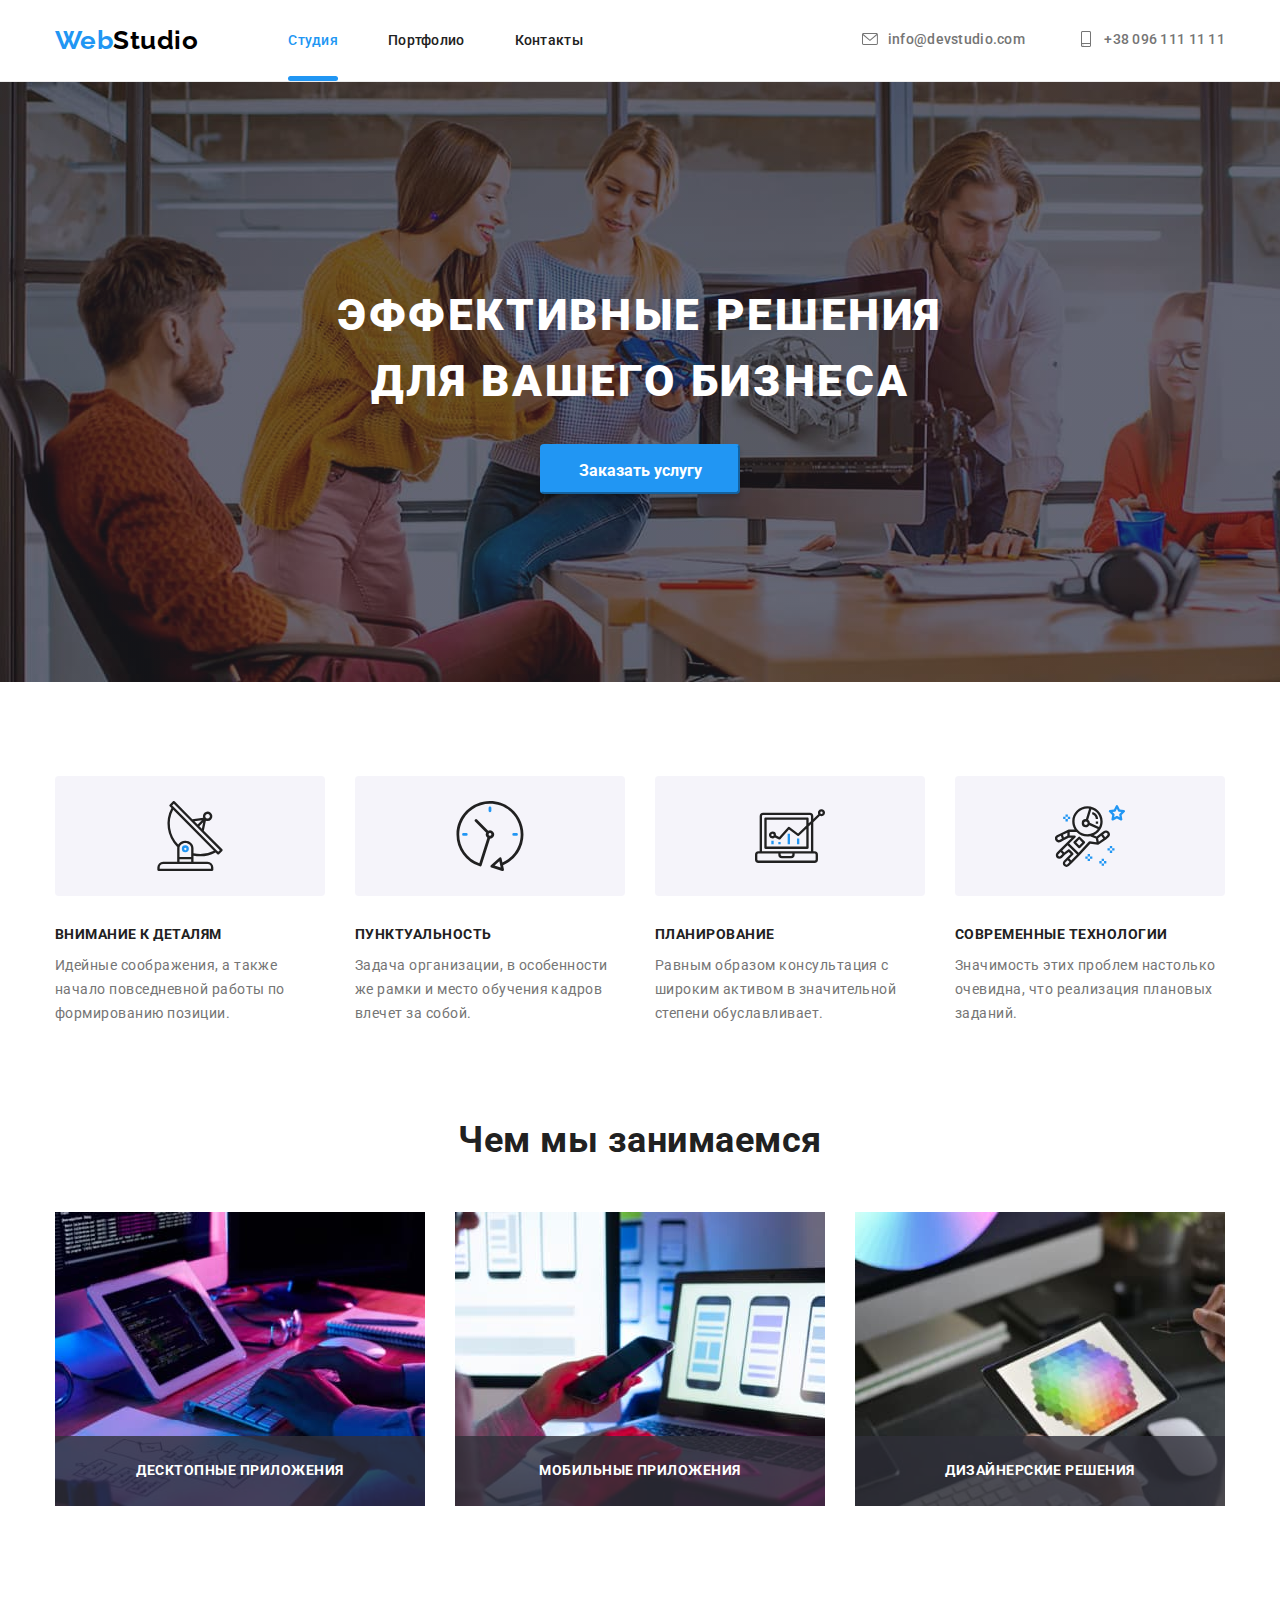
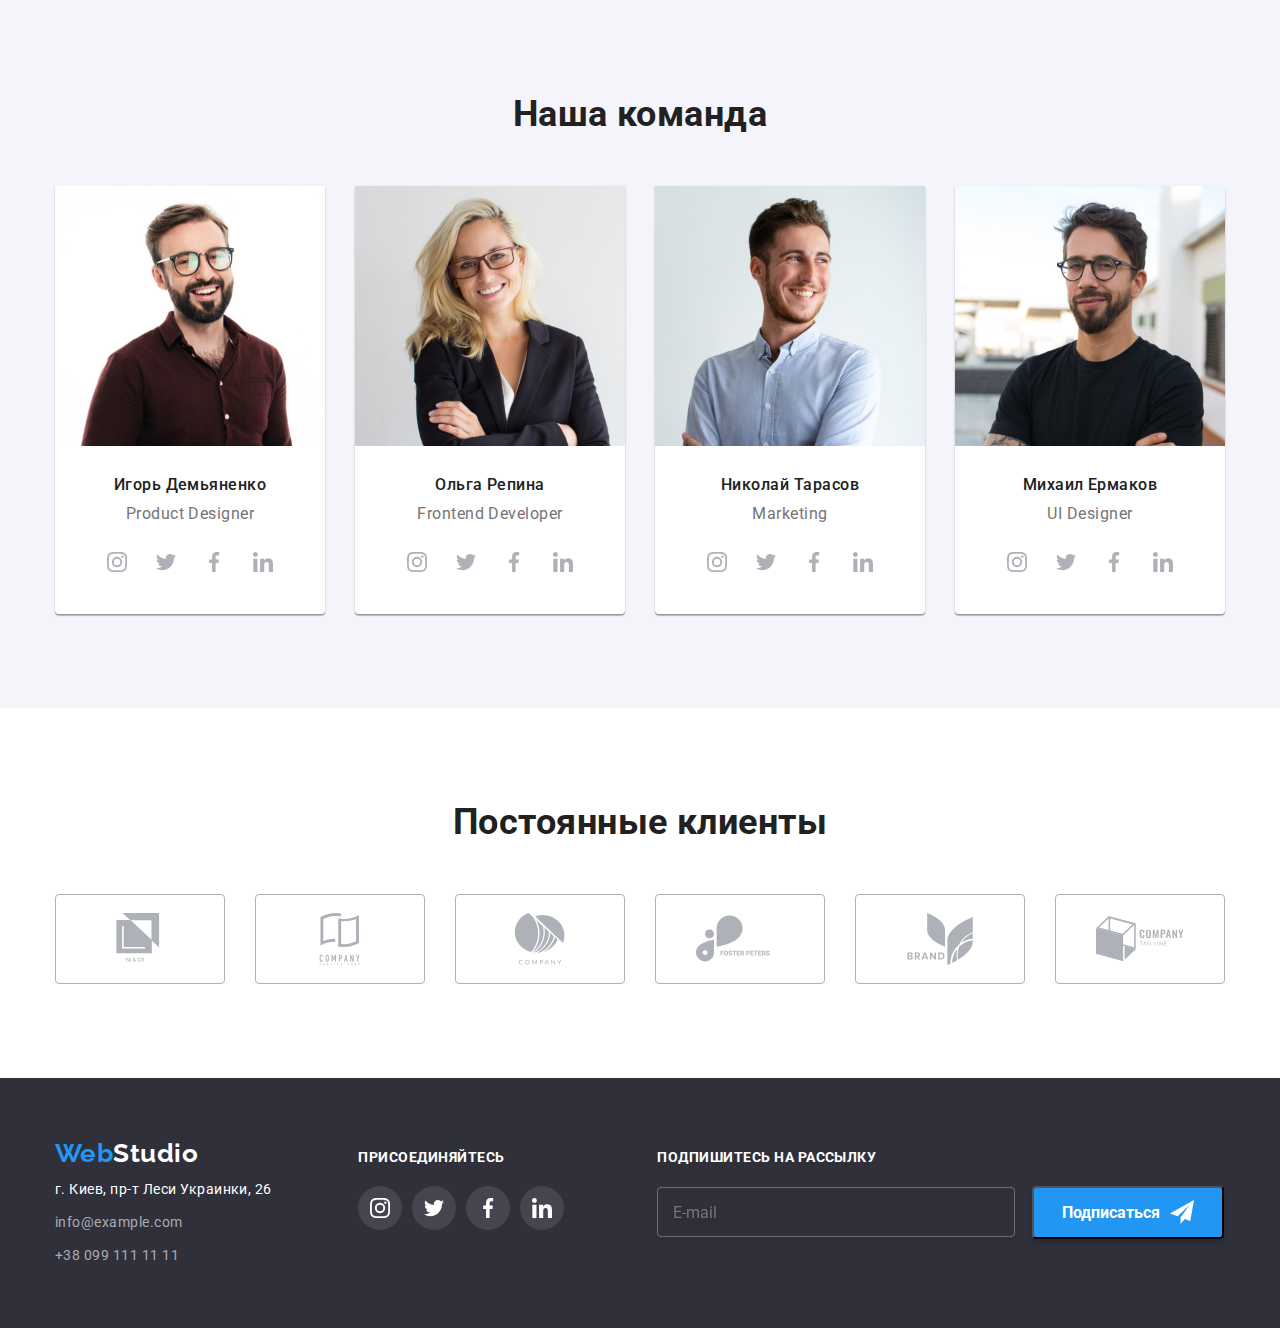
==== index.html @ 3777c178 "1-st commit for git-page" ====
<!DOCTYPE html>
<html lang="ru">
  <head>
    <meta charset="UTF-8" />
    <meta name="viewport" content="width=device-width, initial-scale=1.0" />
    <title>WebStudio</title>
    <link rel="stylesheet" href="https://cdnjs.cloudflare.com/ajax/libs/modern-normalize/1.0.0/modern-normalize.css" />
    <link
      href="https://fonts.googleapis.com/css2?family=Raleway:wght@700&family=Roboto:wght@400;500;700;900&display=swap"
      rel="stylesheet"
    />
    <link rel="stylesheet" href="./css/styles.css" />
  </head>
  <body>
    <!--HEADER-->
    <header class="header">
      <div class="container">
        <nav class="nav">
          <a class="logo link" href="./index.html" aria-label="WebStudio">
            <span class="logo-web" lang="en">Web</span><span class="logo-studio-dark" lang="en">Studio</span></a
          >
          <ul class="nav-list">
            <li class="nav-list-item list"><a class="nav-list-link link streampage" href="./index.html">Студия</a></li>
            <li class="nav-list-item list"><a class="nav-list-link link" href="./portfolio.html">Портфолио</a></li>
            <li class="nav-list-item list"><a class="nav-list-link link" href="">Контакты</a></li>
          </ul>
        </nav>
        <address class="address">
          <a class="header-address-link link" href="mailto:info@devstudio.com"
            ><svg class="address-icon">
              <use href="./images/sprite.svg#envelope"></use>
            </svg>
            info@devstudio.com
          </a>
          <a class="header-address-link link" href="tel:+380961111111">
            <svg class="address-icon">
              <use href="./images/sprite.svg#smartphone"></use>
            </svg>
            +38 096 111 11 11
          </a>
        </address>
      </div>
    </header>
    <!--MAIN-->
    <main>
      <!--HERO-->
      <section class="hero hero-overlay">
        <div class="container">
          <h1 class="hero-title">Эффективные решения для вашего бизнеса</h1>
          <button data-modal-open class="modal-btn" type="button">Заказать услугу</button>
        </div>
      </section>
      <!--ADVANTAGES-->
      <section class="andvantages">
        <div class="container">
          <h2 class="visually-hidden">Наше предложение</h2>
          <ul class="advantages-list">
            <li class="advantages-list-item list icon-aerial">
              <h3 class="advantages-list-title">Внимание к деталям</h3>
              <p class="advantages-list-text">Идейные соображения, а также начало повседневной работы по формированию позиции.</p>
            </li>
            <li class="advantages-list-item list icon-clock">
              <h3 class="advantages-list-title">Пунктуальность</h3>
              <p class="advantages-list-text">Задача организации, в особенности же рамки и место обучения кадров влечет за собой.</p>
            </li>
            <li class="advantages-list-item list icon-laptop">
              <h3 class="advantages-list-title">Планирование</h3>
              <p class="advantages-list-text">Равным образом консультация с широким активом в значительной степени обуславливает.</p>
            </li>
            <li class="advantages-list-item list icon-astronaut">
              <h3 class="advantages-list-title">Современные технологии</h3>
              <p class="advantages-list-text">Значимость этих проблем настолько очевидна, что реализация плановых заданий.</p>
            </li>
          </ul>
        </div>
      </section>
      <!--SERVICES-->
      <section class="services section">
        <div class="container">
          <h2 class="services-title">Чем мы занимаемся</h2>
          <ul class="services-list">
            <li class="services-list-item list">
              <img
                class="services-list-img"
                src="./images/services/layout.jpg"
                alt="фронтэнд разработчик верстает страничку"
                width="370"
                height="294"
                aria-label="фронтэнд разработчик верстает страничку"
              />
              <p class="services-text">Десктопные приложения</p>
            </li>
            <li class="services-list-item list">
              <img
                class="services-list-img"
                src="./images/services/selection-app-style.jpg"
                alt="Дизайнер продукта
              делает дизайн приложения"
                width="370"
                height="294"
                aria-label="Дизайнер продукта делает дизайн приложения"
              />
              <p class="services-text">Мобильные приложения</p>
            </li>
            <li class="services-list-item list">
              <img
                class="services-list-img"
                src="./images/services/color-selection.jpg"
                alt="дизайнер пользовательского интерфейса выбирает цвет"
                width="370"
                height="294"
                aria-label="дизайнер пользовательского интерфейса выбирает цвет"
              />
              <p class="services-text">Дизайнерские решения</p>
            </li>
          </ul>
        </div>
      </section>
      <!--TEAM CARD-->
      <section class="teamcard section">
        <div class="container">
          <h2 class="teamcard-title">Наша команда</h2>
          <ul class="teamcard-list">
            <li class="teamcard-list-item list">
              <img
                class="teamcard-list-img"
                src="./images/squad/Designer_of_product.jpg"
                alt="дизайнер продукта Игорь Демьяненко"
                width="270"
                height="260"
              />
              <div class="teamcard-list-container">
                <h3 class="teamcard-list-name">Игорь Демьяненко</h3>
                <p class="teamcard-list-text" lang="en">Product Designer</p>
                <ul class="social-list list">
                  <li class="social-list-item">
                    <a class="social-list-link link" href=""
                      ><svg class="social-icon">
                        <use href="./images/sprite.svg#instagram"></use>
                      </svg>
                    </a>
                  </li>
                  <li class="social-list-item">
                    <a class="social-list-link link" href=""
                      ><svg class="social-icon">
                        <use href="./images/sprite.svg#twitter"></use>
                      </svg>
                    </a>
                  </li>
                  <li class="social-list-item">
                    <a class="social-list-link link" href=""
                      ><svg class="social-icon">
                        <use href="./images/sprite.svg#facebook"></use>
                      </svg>
                    </a>
                  </li>
                  <li class="social-list-item">
                    <a class="social-list-link link" href=""
                      ><svg class="social-icon">
                        <use href="./images/sprite.svg#linkedin"></use>
                      </svg>
                    </a>
                  </li>
                </ul>
              </div>
            </li>
            <li class="teamcard-list-item list">
              <img
                class="teamcard-list-img"
                src="./images/squad/Frontend_Developer.jpg"
                alt="фронтэнд разработчик Ольга Репина"
                width="270"
                height="260"
              />
              <div class="teamcard-list-container">
                <h3 class="teamcard-list-name">Ольга Репина</h3>
                <p class="teamcard-list-text" lang="en">Frontend Developer</p>
                <ul class="social-list list">
                  <li class="social-list-item">
                    <a class="social-list-link link" href=""
                      ><svg class="social-icon">
                        <use href="./images/sprite.svg#instagram"></use>
                      </svg>
                    </a>
                  </li>
                  <li class="social-list-item">
                    <a class="social-list-link link" href=""
                      ><svg class="social-icon">
                        <use href="./images/sprite.svg#twitter"></use>
                      </svg>
                    </a>
                  </li>
                  <li class="social-list-item">
                    <a class="social-list-link link" href=""
                      ><svg class="social-icon">
                        <use href="./images/sprite.svg#facebook"></use>
                      </svg>
                    </a>
                  </li>
                  <li class="social-list-item">
                    <a class="social-list-link link" href=""
                      ><svg class="social-icon">
                        <use href="./images/sprite.svg#linkedin"></use>
                      </svg>
                    </a>
                  </li>
                </ul>
              </div>
            </li>
            <li class="teamcard-list-item list">
              <img class="teamcard-list-img" src="./images/squad/Marketing.jpg" alt="маркентинг Николай Тарасов" width="270" height="260" />
              <div class="teamcard-list-container">
                <h3 class="teamcard-list-name">Николай Тарасов</h3>
                <p class="teamcard-list-text" lang="en">Marketing</p>
                <ul class="social-list list">
                  <li class="social-list-item">
                    <a class="social-list-link link" href=""
                      ><svg class="social-icon">
                        <use href="./images/sprite.svg#instagram"></use>
                      </svg>
                    </a>
                  </li>
                  <li class="social-list-item">
                    <a class="social-list-link link" href=""
                      ><svg class="social-icon">
                        <use href="./images/sprite.svg#twitter"></use>
                      </svg>
                    </a>
                  </li>
                  <li class="social-list-item">
                    <a class="social-list-link link" href=""
                      ><svg class="social-icon">
                        <use href="./images/sprite.svg#facebook"></use>
                      </svg>
                    </a>
                  </li>
                  <li class="social-list-item">
                    <a class="social-list-link link" href=""
                      ><svg class="social-icon">
                        <use href="./images/sprite.svg#linkedin"></use>
                      </svg>
                    </a>
                  </li>
                </ul>
              </div>
            </li>
            <li class="teamcard-list-item list">
              <img
                class="teamcard-list-img"
                src="./images/squad/UI_Designer.jpg"
                alt="дизайнер пользовательского интерфейса Михаил Ермаков"
                width="270"
                height="260"
              />
              <div class="teamcard-list-container">
                <h3 class="teamcard-list-name">Михаил Ермаков</h3>
                <p class="teamcard-list-text" lang="en">UI Designer</p>
                <ul class="social-list list">
                  <li class="social-list-item">
                    <a class="social-list-link link" href=""
                      ><svg class="social-icon">
                        <use href="./images/sprite.svg#instagram"></use>
                      </svg>
                    </a>
                  </li>
                  <li class="social-list-item">
                    <a class="social-list-link link" href=""
                      ><svg class="social-icon">
                        <use href="./images/sprite.svg#twitter"></use>
                      </svg>
                    </a>
                  </li>
                  <li class="social-list-item">
                    <a class="social-list-link link" href=""
                      ><svg class="social-icon">
                        <use href="./images/sprite.svg#facebook"></use>
                      </svg>
                    </a>
                  </li>
                  <li class="social-list-item">
                    <a class="social-list-link link" href=""
                      ><svg class="social-icon">
                        <use href="./images/sprite.svg#linkedin"></use>
                      </svg>
                    </a>
                  </li>
                </ul>
              </div>
            </li>
          </ul>
        </div>
      </section>
      <!-- CLIENTS LIST -->
      <section class="clients section">
        <div class="container">
          <h2 class="clients-title">Постоянные клиенты</h2>
          <ul class="clients-list list">
            <li class="clients-list-item">
              <a class="clients-link link" href="">
                <svg class="clients-icon">
                  <use href="./images/sprite.svg#client-one"></use>
                </svg>
              </a>
            </li>
            <li class="clients-list-item">
              <a class="clients-link link" href="">
                <svg class="clients-icon">
                  <use href="./images/sprite.svg#client-two"></use>
                </svg>
              </a>
            </li>
            <li class="clients-list-item">
              <a class="clients-link link" href="">
                <svg class="clients-icon">
                  <use href="./images/sprite.svg#client-three"></use>
                </svg>
              </a>
            </li>
            <li class="clients-list-item">
              <a class="clients-link link" href="">
                <svg class="clients-icon">
                  <use href="./images/sprite.svg#client-four"></use>
                </svg>
              </a>
            </li>
            <li class="clients-list-item">
              <a class="clients-link link" href="">
                <svg class="clients-icon">
                  <use href="./images/sprite.svg#client-five"></use>
                </svg>
              </a>
            </li>
            <li class="clients-list-item">
              <a class="clients-link link" href="">
                <svg class="clients-icon">
                  <use href="./images/sprite.svg#client-six"></use>
                </svg>
              </a>
            </li>
          </ul>
        </div>
      </section>
    </main>
    <!--FOOTER-->
    <footer class="footer">
      <div class="container">
        <div class="contacts-container">
          <a class="logo link" href="./index.html" aria-label="WebStudio"
            ><span class="logo-web" lang="en">Web</span><span class="logo-studio-white" lang="en">Studio</span></a
          >
          <address class="footer-address">
            <a class="maps link" href="https://goo.gl/maps/Md6FdoPtB2Z3rGs89" target="_blank">г. Киев, пр-т Леси Украинки, 26</a>
            <a class="footer-mail-link link" href="mailto:info@example.com">info@example.com</a>
            <a class="footer-tel-link link" href="tel:+380991111111">+38 099 111 11 11</a>
          </address>
        </div>
        <div class="footer-social-container">
          <h3 class="social-list-title">присоединяйтесь</h3>
          <ul class="social-list list">
            <li class="social-list-item">
              <a class="social-list-link link" href=""
                ><svg class="social-icon">
                  <use href="./images/sprite.svg#instagram"></use>
                </svg>
              </a>
            </li>
            <li class="social-list-item">
              <a class="social-list-link link" href=""
                ><svg class="social-icon">
                  <use href="./images/sprite.svg#twitter"></use>
                </svg>
              </a>
            </li>
            <li class="social-list-item">
              <a class="social-list-link link" href=""
                ><svg class="social-icon">
                  <use href="./images/sprite.svg#facebook"></use>
                </svg>
              </a>
            </li>
            <li class="social-list-item">
              <a class="social-list-link link" href=""
                ><svg class="social-icon">
                  <use href="./images/sprite.svg#linkedin"></use>
                </svg>
              </a>
            </li>
          </ul>
        </div>
        <div class="sign-to-news">
          <form class="sign-form" action="#" method="get">
            <label class="sign-label" for="sign-input">Подпишитесь на рассылку</label>
            <input type="email" class="sign-input" name="email" placeholder="E-mail" id="sign-input">
            <button class="sign-btn" type="submit">Подписаться</button></form>
        </div>
      </div>
    </footer>
    <!-- MODAL -->
    <div data-modal class="backdrop is-hidden">
      <div class="modal">
        <button data-modal-close class="modal-btn-close">
          <svg class="closex">
            <use href="./images/sprite.svg#icon-closex"></use>
          </svg>
        </button>
        <h2 class="modal-title">Оставьте свои данные, мы вам перезвоним</h2>
        <form action="#" method="get" class="modal-form">
          <label class="modal-field">Имя
            <span class="modal-field-wrapper">
              <input type="text" class="modal-input" name="name"/>
            <svg width ="12" height ="12" class="modal-form-svg">
              <use href="./images/sprite.svg#modal-name"></use>
            </svg>
            </span>
          </label>
          <label class="modal-field">Телефон
            <span class="modal-field-wrapper">
              <input type="tel" class="modal-input" name="phone"/>
            <svg width ="13" height ="13" class="modal-form-svg">
              <use href="./images/sprite.svg#modal-phone"></use>
            </svg>
            </span>
          </label>
          <label class="modal-field">Почта
           <span class="modal-field-wrapper">
            <input type="email" class="modal-input" name="e-mail"/>
            <svg width ="15" height ="12" class="modal-form-svg">
              <use href="./images/sprite.svg#modal-envelope"></use>
            </svg>
           </span>
          </label>
          <label class="modal-comment-field" for="modal-comment">Комментарий</label>
          <textarea class="modal-comment" id="modal-comment" placeholder="Введите текст" name="modal-comment"></textarea>
          <input class="modal-policy-input visually-hidden" type="checkbox" value="accepted-policy" id="modal-policy" name="accepted-policy">
          <label class="modal-policy-field" for="modal-policy">Соглашаюсь с рассылкой и принимаю &#160<a href="" class="modal-policy">Условия договора</a></label>
          <button type="submit" class="modal-btn-submit">Отправить</button>
        </form>
      </div>
    </div>
    <script src="./js/modal.js"></script>
  </body>
  </html>
---- css/styles.css ----
:root {
  --main-font: "roboto", serif;
  --secondary-font: "raleway", sans-serif;
  --accent-color: #2196f3;
  --main-text-color: #757575;
  --title-text-color: #212121;
  --secondary-background: #f5f4fa;
  --classic-white: #ffffff;
}
*,
*::before,
*::after {
  margin: 0;
  padding: 0;
}
body {
  font-family: var(--main-font);
  font-style: normal;
  letter-spacing: 0.03em;
}
.container {
  width: 1200px;
  padding: 0 15px;
  margin: 0 auto;
}

.section {
  padding: 94px 0;
}
img {
  display: block;
}
/* ==========  LOGO  ========== */
.logo {
  font-family: var(--secondary-font);
  font-weight: 700;
  font-size: 26px;
  line-height: 1.192;
  margin-right: 90px;
}
.logo-web {
  color: var(--accent-color);
}
.logo-studio-dark {
  color: #000000;
}
/* ========== END LOGO  ========== */

/* ============ NAV ============ */
.header {
  padding: 25px 00;
  border-bottom: 1px solid #ececec;
}
.header .container {
  display: flex;
  align-items: center;
}
.header .address {
  margin-left: auto;
}
.nav {
  display: flex;
  align-items: center;
}
.nav-list {
  display: flex;
}
.nav-list-item:not(:last-child) {
  margin-right: 50px;
}
.nav-list-link {
  position: relative;
  font-weight: 500;
  font-size: 14px;
  line-height: 1.142;
  letter-spacing: 0.02em;
  color: var(--title-text-color);

  transition: color 250ms cubic-bezier(0.4, 0, 0.2, 1);
}
.streampage {
  color: var(--accent-color);
}
.streampage::after {
  position: absolute;
  bottom: -33px;
  content: "";
  display: block;
  height: 5px;
  width: 100%;
  background-color: var(--accent-color);
  border-radius: 4px;
}
.address {
  font-style: normal;
  font-weight: 500;
  font-size: 14px;
  line-height: 1.142;
  letter-spacing: 0.02em;
}
.header-address-link {
  display: inline-flex;
  align-items: center;
  color: var(--main-text-color);
  transition: color 250ms cubic-bezier(0.4, 0, 0.2, 1);
}
.header-address-link:first-child {
  margin-right: 50px;
}
.nav-list-link:hover,
.nav-list-link:focus,
.header-address-link:hover,
.header-address-link:focus {
  color: var(--accent-color);
}
.header-address-link:hover .address-icon,
.header-address-link:focus .address-icon {
  fill: var(--accent-color);
}
.address-icon {
  fill: var(--main-text-color);
  width: 16px;
  height: 16px;
  margin-right: 10px;
  transition: fill 250ms cubic-bezier(0.4, 0, 0.2, 1);
}
/* ============ END NAV ============ */

/* ============ HERO ============ */
.hero {
  text-align: center;
  padding: 200px 0;
}
.hero-overlay {
  max-width: 1600px;
  height: 600px;
  margin-left: auto;
  margin-right: auto;
  background-color: #c4c4c4;
  background-image: linear-gradient(rgba(47, 48, 58, 0.4), rgba(47, 48, 58, 0.4)), url(../images/hero/hero-bg.jpg);
  /* background-repeat: no-repeat;
  background-size: cover;
  background-position: center; */
}
.hero-title {
  font-weight: 900;
  font-size: 44px;
  line-height: 1.5;
  text-align: center;
  letter-spacing: 0.06em;
  text-transform: uppercase;
  max-width: 696px;
  margin: 0 auto;
  margin-bottom: 30px;
  color: #ffffff;
}
.modal-btn {
  min-width: 200px;
  height: 50px;
  background: var(--accent-color);
  box-shadow: 0px 4px 4px rgba(0, 0, 0, 0.15);
  border-radius: 4px;
  border-color: var(--accent-color);
  padding: 10px 32px;

  font-family: Roboto, serif;
  font-style: normal;
  font-weight: 700;
  font-size: 16px;
  line-height: 1.86;
  text-align: center;
  color: var(--classic-white);
  cursor: pointer;

  /* transition-property: ;
  transition-duration: 250ms;
  transition-timing-function: cubic-bezier(0.4, 0, 0.2, 1); */
}
/* ============ END HERO ============ */

/* ============ ADVANTAGES ============ */
.andvantages {
  padding-top: 94px;
}
.advantages-list {
  display: flex;
}

.advantages-list-item:not(:last-child) {
  margin-right: 30px;
}
.advantages-list-item::before {
  content: "";
  display: block;
  height: 120px;
  background-color: #f5f4fa;
  background-repeat: no-repeat;
  background-position: center;
  border-radius: 4px;
  margin-bottom: 30px;
}
.icon-aerial::before {
  background-image: url("../images/advantages/icon-aerial.svg");
}
.icon-clock::before {
  background-image: url("../images/advantages/icon-clock.svg");
}
.icon-laptop::before {
  background-image: url("../images/advantages/icon-laptop.svg");
}
.icon-astronaut::before {
  background-image: url("../images/advantages/icon-astronaut.svg");
}
.advantages-list-title {
  font-weight: 700;
  font-size: 14px;
  line-height: 1.142;
  text-transform: uppercase;
  color: var(--title-text-color);
  margin-bottom: 12px;
}
.advantages-list-text {
  max-width: 270px;
  font-weight: 400;
  font-size: 14px;
  line-height: 1.714;
  color: var(--main-text-color);
}
/* ============ END ADVANTAGES ============ */

/* ======== TITLES IN MAIN ======== */
.services-title,
.teamcard-title,
.clients-title {
  font-weight: 700;
  font-size: 36px;
  line-height: 1.166;
  text-align: center;
  color: var(--title-text-color);
  margin-bottom: 50px;
}
/* ====== END TITLES IN MAIN ====== */

/* ============ SERVICES ============ */
.services-list {
  display: flex;
  justify-content: space-between;
}
/* .services-list-item:not(:last-child) {
  margin-right: 30px;} */
.services-list-item {
  position: relative;
}
.services-text {
  position: absolute;
  width: 100%;
  left: 0;
  bottom: 0;
  background: rgba(47, 48, 58, 0.8);

  text-align: center;
  padding: 27px 0;
  font-weight: 700;
  font-size: 14px;
  line-height: 1.14;
  text-transform: uppercase;
  color: #ffffff;
}
/* ============ END SERVICES ============ */

/* ============ TEAM CARD ============ */
.teamcard {
  background-color: var(--secondary-background);
}
.teamcard-list {
  display: flex;
}
.teamcard-list-item {
  box-shadow: 0px 1px 3px rgba(0, 0, 0, 0.12), 0px 1px 1px rgba(0, 0, 0, 0.14), 0px 2px 1px rgba(0, 0, 0, 0.2);
  border-radius: 0px 0px 4px 4px;
  background-color: var(--classic-white);
}
.teamcard-list-item:not(:last-child) {
  margin-right: 30px;
}
.teamcard-list-container {
  padding: 30px 40px;
}
.teamcard-list-name {
  margin-bottom: 10px;
  font-weight: 500;
  font-size: 16px;
  line-height: 1.18;
  text-align: center;
  color: var(--title-text-color);
}
.teamcard-list-text {
  margin-bottom: 16px;
  font-weight: 400;
  font-size: 16px;
  line-height: 1.18;
  text-align: center;
  color: var(--main-text-color);
}
.social-list {
  display: flex;
  justify-content: space-between;
}
.social-list-link {
  display: flex;
  align-items: center;
  justify-content: center;
  width: 44px;
  height: 44px;
  border-radius: 50%;
  transition: background-color 250ms cubic-bezier(0.4, 0, 0.2, 1);
}
.social-icon {
  fill: #afb1b8;
  width: 20px;
  height: 20px;
  transition: fill 250ms cubic-bezier(0.4, 0, 0.2, 1);
}
.social-list-link:hover,
.social-list-link:focus {
  background-color: var(--accent-color);
}
.social-list-link:hover .social-icon,
.social-list-link:focus .social-icon {
  fill: #ffffff;
}

/* ============ END TEAM CARD ============ */

/* ============ CLIENTS ============ */
.clients-list {
  display: flex;
  justify-content: space-between;
  align-items: center;
}
.clients-icon {
  fill: #afb1b8;
  width: 88px;
  height: 52px;
  transition: fill 250ms cubic-bezier(0.4, 0, 0.2, 1);
}
.clients-link {
  display: flex;
  justify-content: center;
  align-items: center;
  width: 170px;
  height: 90px;
  border: 1px solid #afb1b8;
  box-sizing: border-box;
  border-radius: 4px;
  transition: border-color 250ms cubic-bezier(0.4, 0, 0.2, 1);
}
.clients-link:hover,
.clients-link:focus {
  border-color: var(--accent-color);
}
.clients-link:hover .clients-icon,
.clients-link:focus .clients-icon {
  fill: var(--accent-color);
}
/* ============ END CLIENTS ============ */

/* ============ FOOTER ============ */
.footer {
  padding: 60px 0;
  background-color: #2f303a;
}
.footer .container {
  display: flex;
  align-items: baseline;
}
.footer .contacts-container {
  display: flex;
  flex-direction: column;
  margin-right: 70px;
}
.footer .logo {
  margin-bottom: 20px;
}
.footer-address {
  display: flex;
  flex-direction: column;
}
.footer .link:not(:last-child) {
  margin-bottom: 9px;
}
.maps {
  font-style: normal;
  font-weight: 400;
  font-size: 14px;
  line-height: 1.714;
  color: var(--classic-white);
}
.logo-studio-white {
  color: var(--classic-white);
}
.footer-mail-link,
.footer-tel-link {
  font-style: normal;
  font-weight: 400;
  font-size: 14px;
  line-height: 1.714;
  color: rgba(255, 255, 255, 0.6);
}
.social-list-title {
  font-weight: 700;
  font-size: 14px;
  line-height: 1.14;
  text-transform: uppercase;
  color: var(--classic-white);
  margin-bottom: 20px;
}
.footer-social-container .social-list-item:not(:last-child) {
  margin-right: 10px;
}
.footer-social-container .social-icon {
  fill: var(--classic-white);
}
.footer-social-container .social-list-link {
  background-color: rgba(255, 255, 255, 0.1);
}
.footer-social-container .social-list-link:hover,
.footer-social-container .social-list-link:focus {
  background-color: var(--accent-color);
}
.sign-to-news {
  margin-left: 93px;
}
.sign-label {
  margin-bottom: 20px;
  display: block;
  font-weight: 700;
  font-size: 14px;
  line-height: 1.14;
  text-transform: uppercase;
  color: #ffffff;
}
.sign-input {
  margin-right: 12px;
  padding: 15px;
  width: 358px;
  height: 50px;
  color: #fff;
  background-color: transparent;
  border: 1px solid rgba(255, 255, 255, 0.3);
  box-sizing: border-box;
  filter: drop-shadow(0px 4px 4px rgba(0, 0, 0, 0.15));
  border-radius: 4px;
}
.sign-btn {
  display: inline-flex;
  align-items: center;
  padding: 10px 28px;
  font-weight: 700;
  font-size: 16px;
  line-height: 1.87;
  color: #ffffff;
  background: #2196f3;
  box-shadow: 0px 4px 4px rgba(0, 0, 0, 0.15);
  border-radius: 4px;
}
.sign-btn::after {
  margin-left: 10px;
  content: "";
  display: inline-block;
  width: 24px;
  height: 24px;
  background-image: url(../images/svg/icon-send.svg);
  background-repeat: no-repeat;
  background-position: center;
  background-size: cover;
}
/* ============ END FOOTER ============ */

/* ============ PORTFOLIO ============ */
.projects-btn-list {
  display: flex;
  justify-content: center;
  margin-bottom: 50px;
}
.projects-btn-list-item:not(:last-child) {
  margin-right: 8px;
}
.projects-btn {
  font-family: Roboto;
  font-style: normal;
  font-weight: 500;
  font-size: 16px;
  line-height: 1.625;
  text-align: center;
  letter-spacing: 0.03em;
  color: #212121;
  background-color: var(--secondary-background);
  border-radius: 4px;
  border-color: transparent;
  padding: 6px 20px;

  transition: background-color 250ms cubic-bezier(0.4, 0, 0.2, 1), color 250ms cubic-bezier(0.4, 0, 0.2, 1);
  cursor: pointer;
}
.projects-btn:hover,
.projects-btn:focus {
  color: var(--classic-white);
  background-color: var(--accent-color);
  box-shadow: 0px 3px 1px rgba(0, 0, 0, 0.1), 0px 1px 2px rgba(0, 0, 0, 0.08), 0px 2px 2px rgba(0, 0, 0, 0.12);
  border-color: transparent;
}
.projects-list {
  display: flex;
  flex-wrap: wrap;
}
.projects-list-item:not(:nth-child(3n + 3)) {
  margin-right: 30px;
}
.projects-list-item:not(:nth-last-child(-n + 3)) {
  margin-bottom: 30px;
}
.projects-list-item:hover,
.projects-list-item:focus {
  box-shadow: 0px 1px 1px rgba(0, 0, 0, 0.12), 0px 4px 4px rgba(0, 0, 0, 0.06), 1px 4px 6px rgba(0, 0, 0, 0.16);
}
.projects-list-description {
  border: 1px solid #eeeeee;
  box-sizing: border-box;
  padding: 20px 24px;
  background-color: var(--classic-white);
}
.projects-wrapper {
  position: relative;
  overflow: hidden;
}
.projects-overlay {
  position: absolute;
  left: 0;
  top: 0;
  transform: translatey(100%);
  width: 100%;
  height: 100%;
  padding: 63px 24px;
  background: rgba(33, 150, 243, 0.9);
  transition: transform 250ms cubic-bezier(0.4, 0, 0.2, 1);

  font-weight: 400;
  font-size: 18px;
  line-height: 1.55;
  color: #ffffff;
}
.projects-list-item:hover .projects-overlay {
  transform: translatey(0);
}
.projects-title {
  font-weight: 700;
  font-size: 18px;
  line-height: 2;
  letter-spacing: 0.06em;
  color: var(--title-text-color);
}
.projects-text {
  font-weight: 400;
  font-size: 16px;
  line-height: 1.667;
  color: var(--main-text-color);
}
/* ============ END PORTFOLIO ============ */

/* ================ MODAL ================ */
.backdrop {
  position: fixed;
  top: 0;
  left: 0;
  width: 100%;
  height: 100%;
  background: rgba(0, 0, 0, 0.2);
  z-index: 1;
  transition: all 250ms cubic-bezier(0.4, 0, 0.2, 1);
}
.backdrop.is-hidden {
  opacity: 0;
  visibility: hidden;
  pointer-events: none;
  transition: all 250ms cubic-bezier(0.4, 0, 0.2, 1) 250ms;
}
.backdrop.is-hidden .modal {
  transform: translate(-50%, -50%) scale(0);
  transition: all 250ms cubic-bezier(0.4, 0, 0.2, 1) 0ms;
}
.modal {
  position: absolute;
  left: 50%;
  top: 50%;
  transform: translate(-50%, -50%) scale(1);
  transition: all 250ms cubic-bezier(0.4, 0, 0.2, 1) 250ms;

  width: 528px;
  height: 580px;
  background-color: #fff;
  padding: 40px;
  box-shadow: 0px 1px 3px rgba(0, 0, 0, 0.12), 0px 1px 1px rgba(0, 0, 0, 0.14), 0px 2px 1px rgba(0, 0, 0, 0.2);
  border-radius: 4px;
}
.modal-btn-close {
  position: absolute;
  display: flex;
  justify-content: center;
  align-items: center;
  top: 8px;
  right: 8px;
  width: 30px;
  height: 30px;
  border-radius: 50%;
  background: #ffffff;
  border: 1px solid rgba(0, 0, 0, 0.1);
  box-sizing: border-box;
  cursor: pointer;
}
.closex {
  width: 18px;
  height: 18px;
}
.modal-btn-close:focus .closex,
.modal-btn-close:hover .closex {
  fill: var(--accent-color);
}
.modal-title {
  display: block;
  margin: 0 auto 12px;
  font-weight: 700;
  font-size: 20px;
  line-height: 1.15;
  letter-spacing: 0.03em;
}
.modal-form {
  display: flex;
  flex-direction: column;
}
.modal-field, .modal-comment-field {
  margin-bottom: 10px;
  font-weight: 400;
  font-size: 12px;
  line-height: 1.16;
  letter-spacing: 0.01em;
  color: #757575;
}
.modal-comment-field{
  margin-bottom: 4px;
}
.modal-input {
  padding-left: 42px;
  margin-top: 4px;
  display: block;
  width: 100%;
  height: 40px;
  border: 1px solid rgba(33, 33, 33, 0.2);
  border-radius: 4px;
  transition: border-color 250ms cubic-bezier(0.4, 0, 0.2, 1);
}
.modal-input:hover, 
.modal-input:focus,
.modal-comment:hover,
.modal-comment:focus {
  outline: none;
  border-color: var(--accent-color);
}
.modal-input:hover + .modal-form-svg, 
.modal-input:focus + .modal-form-svg {
  fill: var(--accent-color);
}
.modal-field-wrapper {
  position: relative;
  display: block;
}
.modal-form-svg {
  position: absolute;
  left: 12px;
  top: 50%;
  transform: translateY(-50%);
  transition: fill 250ms cubic-bezier(0.4, 0, 0.2, 1);
  
}
.modal-comment {
  margin-bottom: 20px;
  padding: 12px 16px;
  height: 120px;
  border: 1px solid rgba(33, 33, 33, 0.2);
  border-radius: 4px;
  resize: none;
}
.modal-comment::placeholder {
  font-weight: 400;
  font-size: 14px;
  line-height: 1.14;
  letter-spacing: 0.01em;
  color: rgba(117, 117, 117, 0.5);
}
.modal-policy-field {
  display: flex;
  align-items: center;
  justify-content: center;
  margin-bottom: 30px;
  font-weight: 400;
  font-size: 14px;
  line-height: 1.71;
  letter-spacing: 0.03em;
  color: var(--main-text-color);
}
.modal-policy {
  color: var(--accent-color);
}
.modal-btn-submit {
  align-self: center;
  padding: 10px 56px;
  font-weight: 700;
  font-size: 16px;
  line-height: 1.87;
  letter-spacing: 0.06em;
  color: #FFFFFF;
  background: #2196F3;
  box-shadow: 0px 4px 4px rgba(0, 0, 0, 0.15);
  border-radius: 4px;
  border-color: transparent;
}

.modal-policy-field::before {
  content: "";
  display: inline-block;
  margin-right: 8px;
  width: 16px;
  height: 15px;
  border: 2px solid #000000;
  border-radius: 2px;
  transition: border-color 250ms cubic-bezier(0.4, 0, 0.2, 1);
  cursor: pointer;
}
.modal-policy-input:checked + .modal-policy-field::before {
  background-color: var(--accent-color);
  border-color: var(--accent-color);
  background-image: url(../images/svg/modal-accept.svg);
}
.modal-policy-input:focus + .modal-policy-field::before,
.modal-policy-input:hover + .modal-policy-field::before {
  border-color: var(--accent-color);
} 
/* ============== END MODAL ============== */

/* ============= COMPONENTS ============== */
.list {
  list-style: none;
}
.link {
  text-decoration: none;
}
.hidden {
  display: none;
}
.visually-hidden {
  position: absolute !important;
  clip: rect(1px 1px 1px 1px); /* IE6, IE7 */
  clip: rect(1px, 1px, 1px, 1px);
  padding: 0 !important;
  border: 0 !important;
  height: 1px !important;
  width: 1px !important;
  overflow: hidden;
}
/* =========== END COMPONENTS ============ */
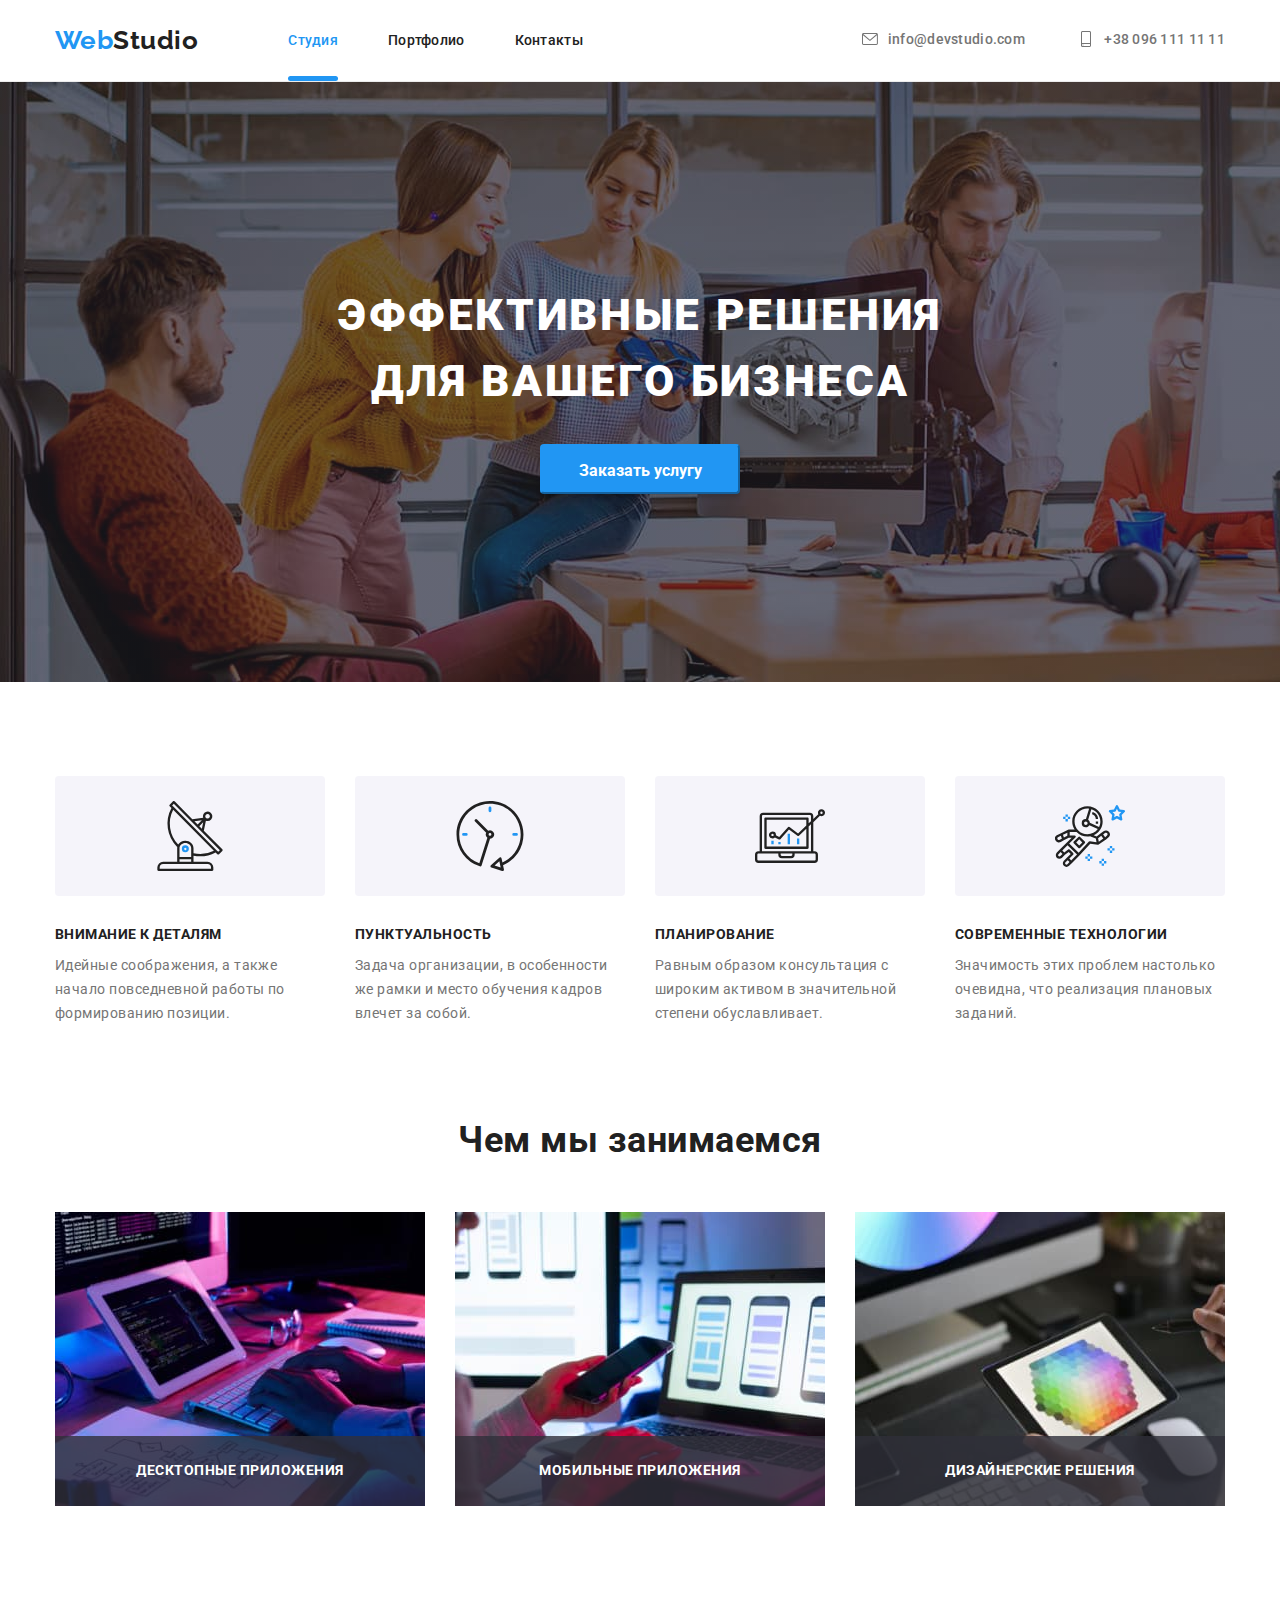
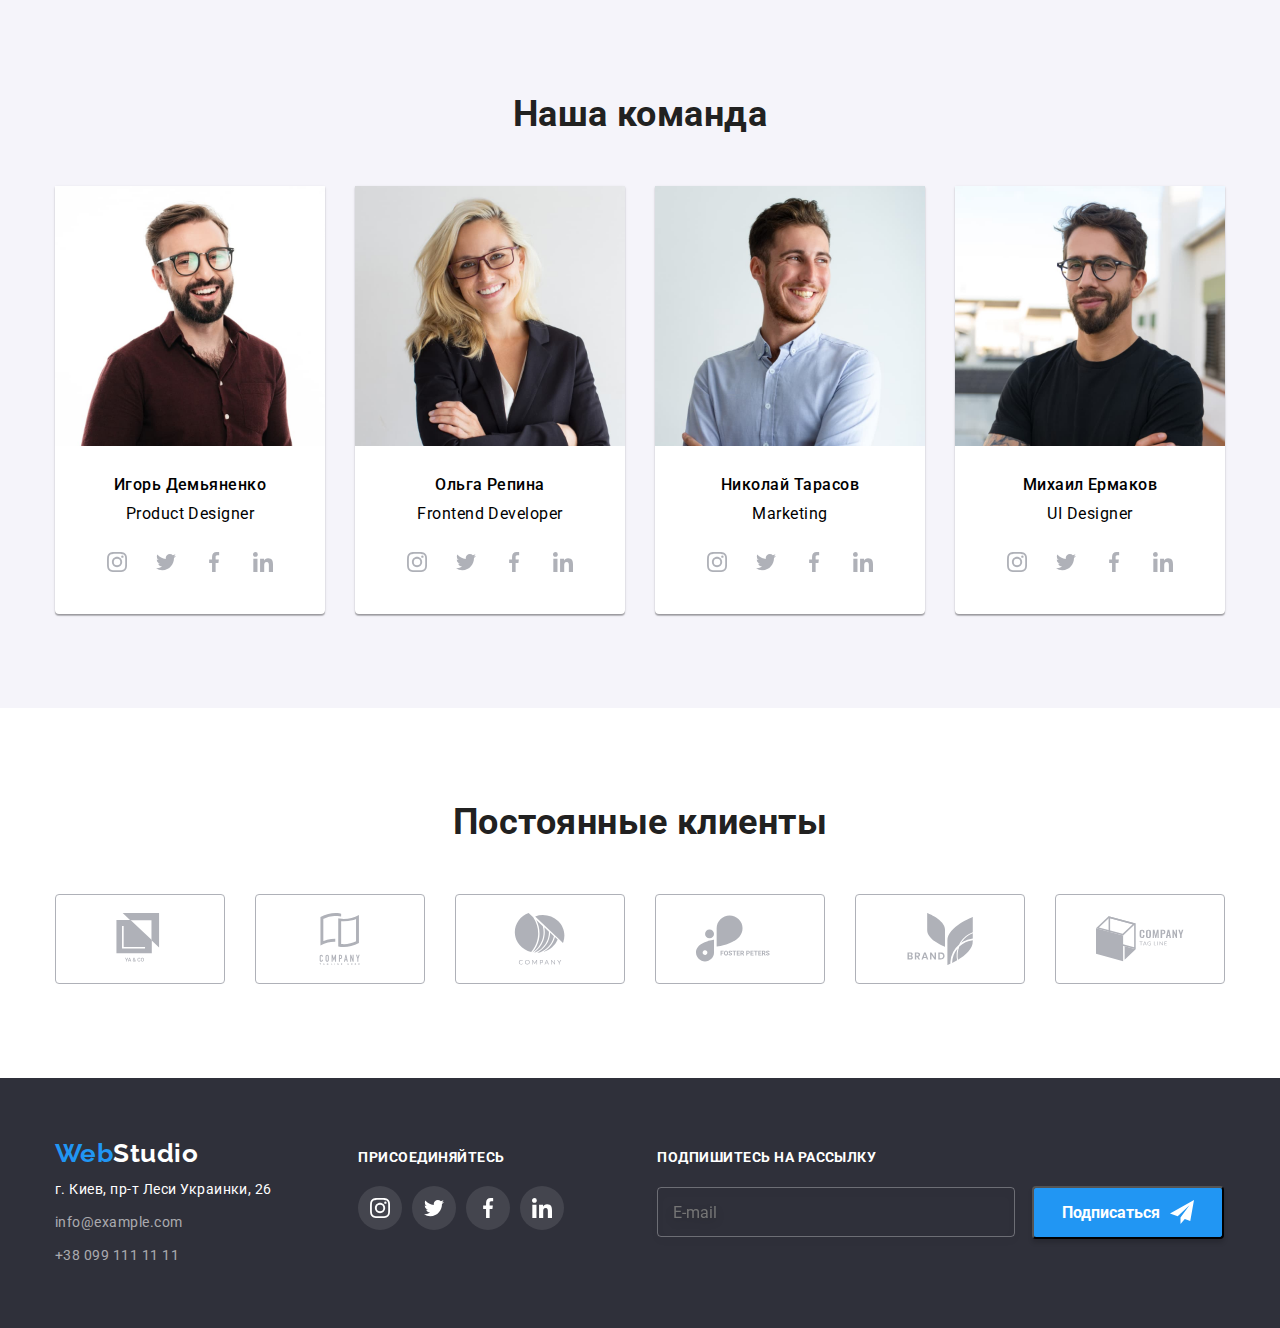
==== commit be4eaf23: "added SCSS sepated files.TO FIX: teamcard-list-text + portfolio" ====
--- a/index.html
+++ b/index.html
@@ -9,7 +9,7 @@
       href="https://fonts.googleapis.com/css2?family=Raleway:wght@700&family=Roboto:wght@400;500;700;900&display=swap"
       rel="stylesheet"
     />
-    <link rel="stylesheet" href="./css/styles.css" />
+    <link rel="stylesheet" href="./css/main.min.css" />
   </head>
   <body>
     <!--HEADER-->
--- a/css/main.min.css
+++ b/css/main.min.css
@@ -0,0 +1,2 @@
+.visually-hidden{position:absolute !important;clip:rect(1px 1px 1px 1px);clip:rect(1px, 1px, 1px, 1px);padding:0 !important;border:0 !important;height:1px !important;width:1px !important;overflow:hidden}*,*::before,*::after{margin:0;padding:0}body{font-family:"roboto",serif;font-style:normal;letter-spacing:0.03em}.section{padding:94px 0}img{display:block}.list{list-style:none}.link{text-decoration:none}.hidden{display:none}.container{width:1200px;padding:0 15px;margin:0 auto}.logo{font-family:"raleway",sans-serif;font-weight:700;font-size:26px;line-height:1.192;margin-right:90px}.logo-web{color:#2196f3}.logo-studio-dark{color:#212121}.logo-studio-white{color:#fff}.services-title,.teamcard-title,.clients-title{font-weight:700;font-size:36px;line-height:1.166;text-align:center;color:#212121;margin-bottom:50px}.social-list{display:flex;justify-content:space-between}.social-list-link{display:flex;align-items:center;justify-content:center;width:44px;height:44px;border-radius:50%;transition:background-color 250ms cubic-bezier(0.4, 0, 0.2, 1)}.social-icon{fill:#afb1b8;width:20px;height:20px;transition:fill 250ms cubic-bezier(0.4, 0, 0.2, 1)}.social-list-link:hover,.social-list-link:focus{background-color:#2196f3}.social-list-link:hover .social-icon,.social-list-link:focus .social-icon{fill:#fff}.modal-btn{min-width:200px;height:50px;background:#2196f3;box-shadow:0px 4px 4px rgba(0,0,0,0.15);border-radius:4px;border-color:#2196f3;padding:10px 32px;font-family:Roboto, serif;font-style:normal;font-weight:700;font-size:16px;line-height:1.86;text-align:center;color:#fff;cursor:pointer}.backdrop{position:fixed;top:0;left:0;width:100%;height:100%;background:rgba(0,0,0,0.2);z-index:1;transition:all 250ms cubic-bezier(0.4, 0, 0.2, 1)}.backdrop.is-hidden{opacity:0;visibility:hidden;pointer-events:none;transition:all 250ms cubic-bezier(0.4, 0, 0.2, 1) 250ms}.backdrop.is-hidden .modal{transform:translate(-50%, -50%) scale(0);transition:all 250ms cubic-bezier(0.4, 0, 0.2, 1) 0ms}.modal{position:absolute;left:50%;top:50%;transform:translate(-50%, -50%) scale(1);transition:all 250ms cubic-bezier(0.4, 0, 0.2, 1) 250ms;width:528px;height:580px;background-color:#fff;padding:40px;box-shadow:0px 1px 3px rgba(0,0,0,0.12),0px 1px 1px rgba(0,0,0,0.14),0px 2px 1px rgba(0,0,0,0.2);border-radius:4px}.modal-btn-close{position:absolute;display:flex;justify-content:center;align-items:center;top:8px;right:8px;width:30px;height:30px;border-radius:50%;background:#fff;border:1px solid rgba(0,0,0,0.1);box-sizing:border-box;cursor:pointer}.closex{width:18px;height:18px}.modal-btn-close:focus .closex,.modal-btn-close:hover .closex{fill:#2196f3}.modal-title{display:block;margin:0 auto 12px;font-weight:700;font-size:20px;line-height:1.15;letter-spacing:0.03em}.modal-form{display:flex;flex-direction:column}.modal-field,.modal-comment-field{margin-bottom:10px;font-weight:400;font-size:12px;line-height:1.16;letter-spacing:0.01em;color:#757575}.modal-comment-field{margin-bottom:4px}.modal-input{padding-left:42px;margin-top:4px;display:block;width:100%;height:40px;border:1px solid rgba(33,33,33,0.2);border-radius:4px;transition:border-color 250ms cubic-bezier(0.4, 0, 0.2, 1)}.modal-input:hover,.modal-input:focus,.modal-comment:hover,.modal-comment:focus{outline:none;border-color:#2196f3}.modal-input:hover+.modal-form-svg,.modal-input:focus+.modal-form-svg{fill:#2196f3}.modal-field-wrapper{position:relative;display:block}.modal-form-svg{position:absolute;left:12px;top:50%;transform:translateY(-50%);transition:fill 250ms cubic-bezier(0.4, 0, 0.2, 1)}.modal-comment{margin-bottom:20px;padding:12px 16px;height:120px;border:1px solid rgba(33,33,33,0.2);border-radius:4px;resize:none}.modal-comment::placeholder{font-weight:400;font-size:14px;line-height:1.14;letter-spacing:0.01em;color:rgba(117,117,117,0.5)}.modal-policy-field{display:flex;align-items:center;justify-content:center;margin-bottom:30px;font-weight:400;font-size:14px;line-height:1.71;letter-spacing:0.03em;color:#757575}.modal-policy{color:#2196f3}.modal-btn-submit{align-self:center;padding:10px 56px;font-weight:700;font-size:16px;line-height:1.87;letter-spacing:0.06em;color:#fff;background:#2196f3;box-shadow:0px 4px 4px rgba(0,0,0,0.15);border-radius:4px;border-color:transparent}.modal-policy-field::before{content:"";display:inline-block;margin-right:8px;width:16px;height:15px;border:2px solid #000000;border-radius:2px;transition:border-color 250ms cubic-bezier(0.4, 0, 0.2, 1);cursor:pointer}.modal-policy-input:checked+.modal-policy-field::before{background-color:#2196f3;border-color:#2196f3;background-image:url(../images/svg/modal-accept.svg)}.modal-policy-input:focus+.modal-policy-field::before,.modal-policy-input:hover+.modal-policy-field::before{border-color:#2196f3}.projects-btn-list{display:flex;justify-content:center;margin-bottom:50px}.projects-btn-list-item:not(:last-child){margin-right:8px}.projects-btn{font-family:Roboto;font-style:normal;font-weight:500;font-size:16px;line-height:1.625;text-align:center;letter-spacing:0.03em;color:#212121;background-color:#f5f4fa;border-radius:4px;border-color:transparent;padding:6px 20px;transition:background-color 250ms cubic-bezier(0.4, 0, 0.2, 1),color 250ms cubic-bezier(0.4, 0, 0.2, 1);cursor:pointer}.projects-btn:hover,.projects-btn:focus{color:#fff;background-color:#2196f3;box-shadow:0px 3px 1px rgba(0,0,0,0.1),0px 1px 2px rgba(0,0,0,0.08),0px 2px 2px rgba(0,0,0,0.12);border-color:transparent}.header{padding:25px 00;border-bottom:1px solid #ececec}.header .container{display:flex;align-items:center}.header .address{margin-left:auto}.nav{display:flex;align-items:center}.nav-list{display:flex}.nav-list-item:not(:last-child){margin-right:50px}.nav-list-link{position:relative;font-weight:500;font-size:14px;line-height:1.142;letter-spacing:0.02em;color:#212121;transition:color 250ms cubic-bezier(0.4, 0, 0.2, 1)}.streampage{color:#2196f3}.streampage::after{position:absolute;bottom:-33px;content:"";display:block;height:5px;width:100%;background-color:#2196f3;border-radius:4px}.address{font-style:normal;font-weight:500;font-size:14px;line-height:1.142;letter-spacing:0.02em}.header-address-link{display:inline-flex;align-items:center;color:#757575;transition:color 250ms cubic-bezier(0.4, 0, 0.2, 1)}.header-address-link:first-child{margin-right:50px}.nav-list-link:hover,.nav-list-link:focus,.header-address-link:hover,.header-address-link:focus{color:#2196f3}.header-address-link:hover .address-icon,.header-address-link:focus .address-icon{fill:#2196f3}.address-icon{fill:#757575;width:16px;height:16px;margin-right:10px;transition:fill 250ms cubic-bezier(0.4, 0, 0.2, 1)}.hero{text-align:center;padding:200px 0}.hero-overlay{max-width:1600px;height:600px;margin-left:auto;margin-right:auto;background-color:#c4c4c4;background-image:linear-gradient(rgba(47,48,58,0.4), rgba(47,48,58,0.4)),url(../images/hero/hero-bg.jpg)}.hero-title{font-weight:900;font-size:44px;line-height:1.5;text-align:center;letter-spacing:0.06em;text-transform:uppercase;max-width:696px;margin:0 auto;margin-bottom:30px;color:#fff}.andvantages{padding-top:94px}.advantages-list{display:flex}.advantages-list-item:not(:last-child){margin-right:30px}.advantages-list-item::before{content:"";display:block;height:120px;background-color:#f5f4fa;background-repeat:no-repeat;background-position:center;border-radius:4px;margin-bottom:30px}.icon-aerial::before{background-image:url("../images/advantages/icon-aerial.svg")}.icon-clock::before{background-image:url("../images/advantages/icon-clock.svg")}.icon-laptop::before{background-image:url("../images/advantages/icon-laptop.svg")}.icon-astronaut::before{background-image:url("../images/advantages/icon-astronaut.svg")}.advantages-list-title{font-weight:700;font-size:14px;line-height:1.142;text-transform:uppercase;color:#212121;margin-bottom:12px}.advantages-list-text{max-width:270px;font-weight:400;font-size:14px;line-height:1.714;color:#757575}.services-list{display:flex;justify-content:space-between}.services-list-item{position:relative}.services-text{position:absolute;width:100%;left:0;bottom:0;background:rgba(47,48,58,0.8);text-align:center;padding:27px 0;font-weight:700;font-size:14px;line-height:1.14;text-transform:uppercase;color:#fff}.teamcard{background-color:#f5f4fa}.teamcard-list{display:flex}.teamcard-list-item{box-shadow:0px 1px 3px rgba(0,0,0,0.12),0px 1px 1px rgba(0,0,0,0.14),0px 2px 1px rgba(0,0,0,0.2);border-radius:0px 0px 4px 4px;background-color:#fff}.teamcard-list-item:not(:last-child){margin-right:30px}.teamcard-list-container{padding:30px 40px}.teamcard-list-name{margin-bottom:10px;font-weight:500;font-size:16px;line-height:1.18;text-align:center;color:var(--title-text-color)}.teamcard-list-text{margin-bottom:16px;font-weight:400;font-size:16px;line-height:1.18;text-align:center;color:var(--main-text-color)}.clients-list{display:flex;justify-content:space-between;align-items:center}.clients-icon{fill:#afb1b8;width:88px;height:52px;transition:fill 250ms cubic-bezier(0.4, 0, 0.2, 1)}.clients-link{display:flex;justify-content:center;align-items:center;width:170px;height:90px;border:1px solid #afb1b8;box-sizing:border-box;border-radius:4px;transition:border-color 250ms cubic-bezier(0.4, 0, 0.2, 1)}.clients-link:hover,.clients-link:focus{border-color:#2196f3}.clients-link:hover .clients-icon,.clients-link:focus .clients-icon{fill:#2196f3}.footer{padding:60px 0;background-color:#2f303a}.footer .container{display:flex;align-items:baseline}.footer .contacts-container{display:flex;flex-direction:column;margin-right:70px}.footer .logo{margin-bottom:20px}.footer-address{display:flex;flex-direction:column}.footer .link:not(:last-child){margin-bottom:9px}.maps{font-style:normal;font-weight:400;font-size:14px;line-height:1.714;color:#fff}.footer-mail-link,.footer-tel-link{font-style:normal;font-weight:400;font-size:14px;line-height:1.714;color:rgba(255,255,255,0.6)}.social-list-title{font-weight:700;font-size:14px;line-height:1.14;text-transform:uppercase;color:#fff;margin-bottom:20px}.footer-social-container .social-list-item:not(:last-child){margin-right:10px}.footer-social-container .social-icon{fill:#fff}.footer-social-container .social-list-link{background-color:rgba(255,255,255,0.1)}.footer-social-container .social-list-link:hover,.footer-social-container .social-list-link:focus{background-color:#2196f3}.sign-to-news{margin-left:93px}.sign-label{margin-bottom:20px;display:block;font-weight:700;font-size:14px;line-height:1.14;text-transform:uppercase;color:#fff}.sign-input{margin-right:12px;padding:15px;width:358px;height:50px;color:#fff;background-color:transparent;border:1px solid rgba(255,255,255,0.3);box-sizing:border-box;filter:drop-shadow(0px 4px 4px rgba(0,0,0,0.15));border-radius:4px}.sign-btn{display:inline-flex;align-items:center;padding:10px 28px;font-weight:700;font-size:16px;line-height:1.87;color:#fff;background:#2196f3;box-shadow:0px 4px 4px rgba(0,0,0,0.15);border-radius:4px}.sign-btn::after{margin-left:10px;content:"";display:inline-block;width:24px;height:24px;background-image:url(../images/svg/icon-send.svg);background-repeat:no-repeat;background-position:center;background-size:cover}.projects-list{display:flex;flex-wrap:wrap}.projects-list-item:not(:nth-child(3n+3)){margin-right:30px}.projects-list-item:not(:nth-last-child(-n+3)){margin-bottom:30px}.projects-list-item:hover,.projects-list-item:focus{box-shadow:0px 1px 1px rgba(0,0,0,0.12),0px 4px 4px rgba(0,0,0,0.06),1px 4px 6px rgba(0,0,0,0.16)}.projects-list-description{border:1px solid #eeeeee;box-sizing:border-box;padding:20px 24px;background-color:var(--classic-white)}.projects-wrapper{position:relative;overflow:hidden}.projects-overlay{position:absolute;left:0;top:0;transform:translatey(100%);width:100%;height:100%;padding:63px 24px;background:rgba(33,150,243,0.9);transition:transform 250ms cubic-bezier(0.4, 0, 0.2, 1);font-weight:400;font-size:18px;line-height:1.55;color:#fff}.projects-list-item:hover .projects-overlay{transform:translatey(0)}.projects-title{font-weight:700;font-size:18px;line-height:2;letter-spacing:0.06em;color:#212121}.projects-text{font-weight:400;font-size:16px;line-height:1.667;color:#757575}
+/*# sourceMappingURL=main.min.css.map */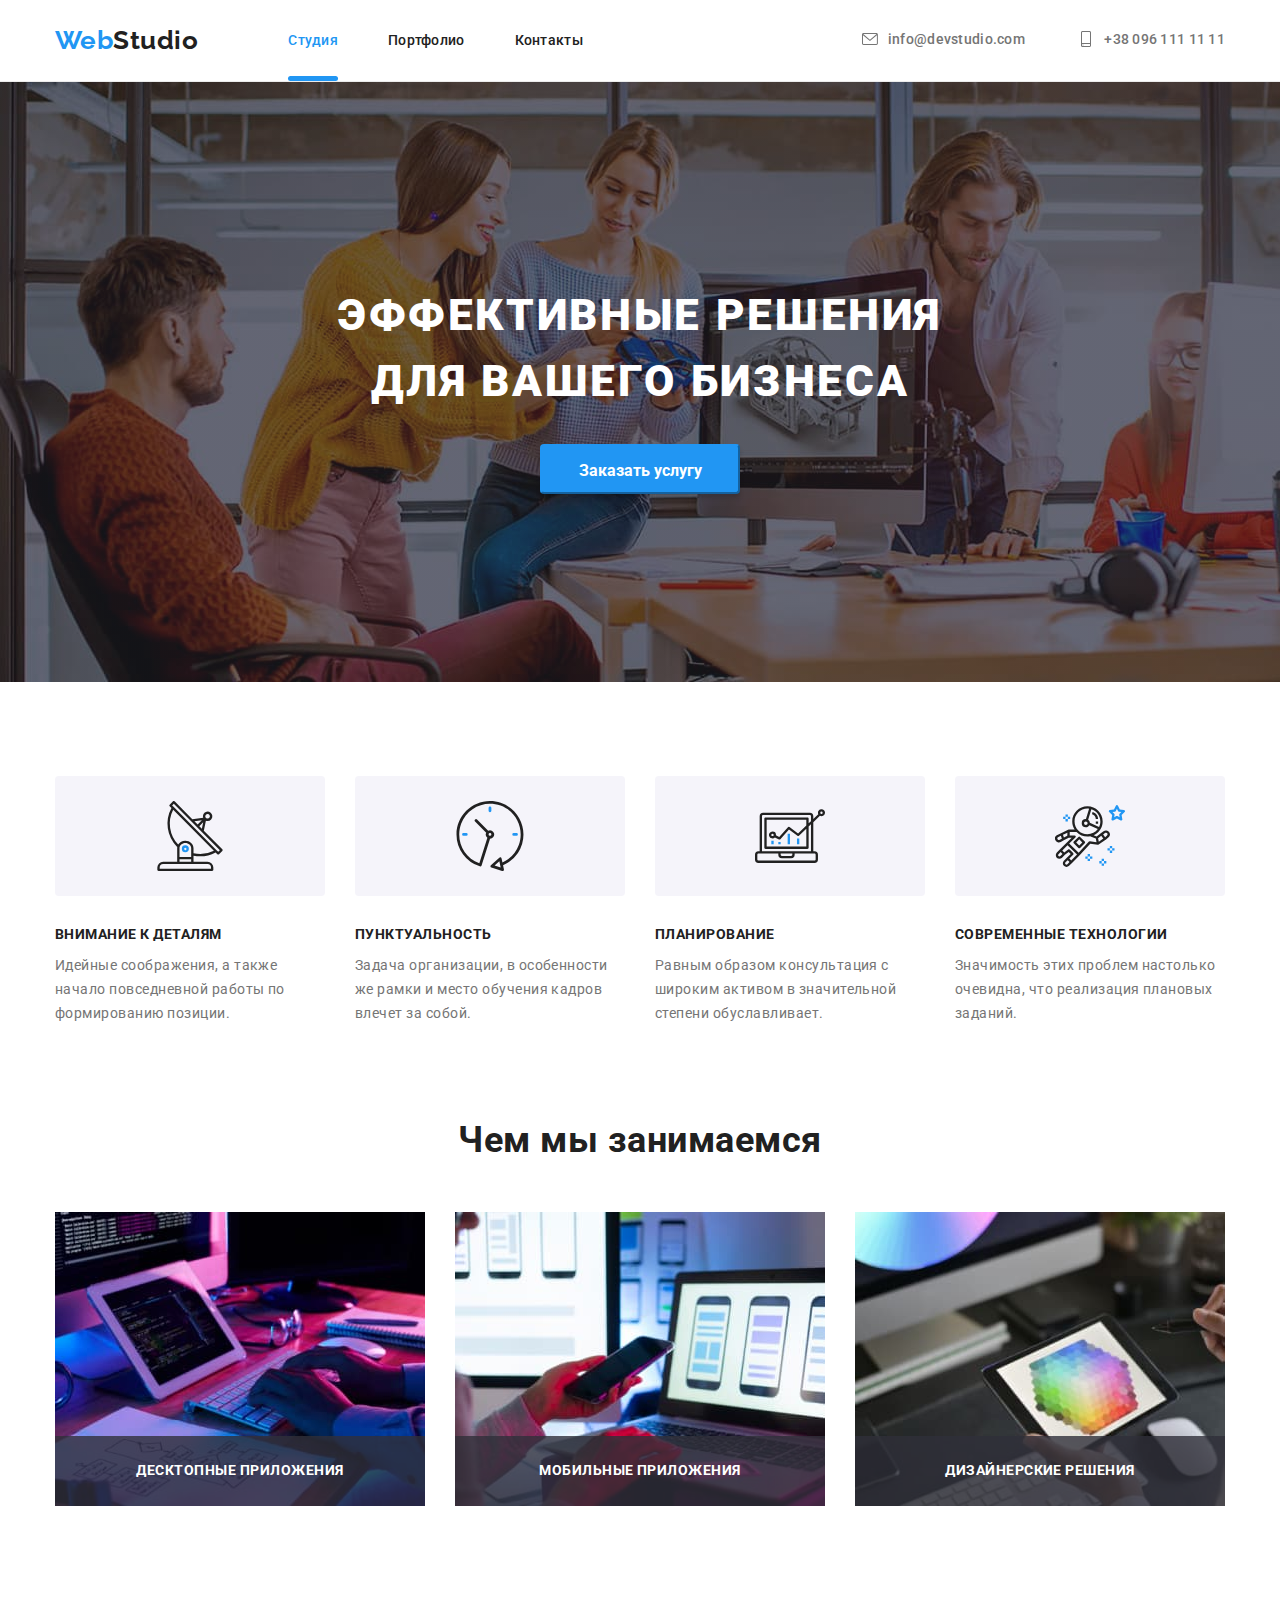
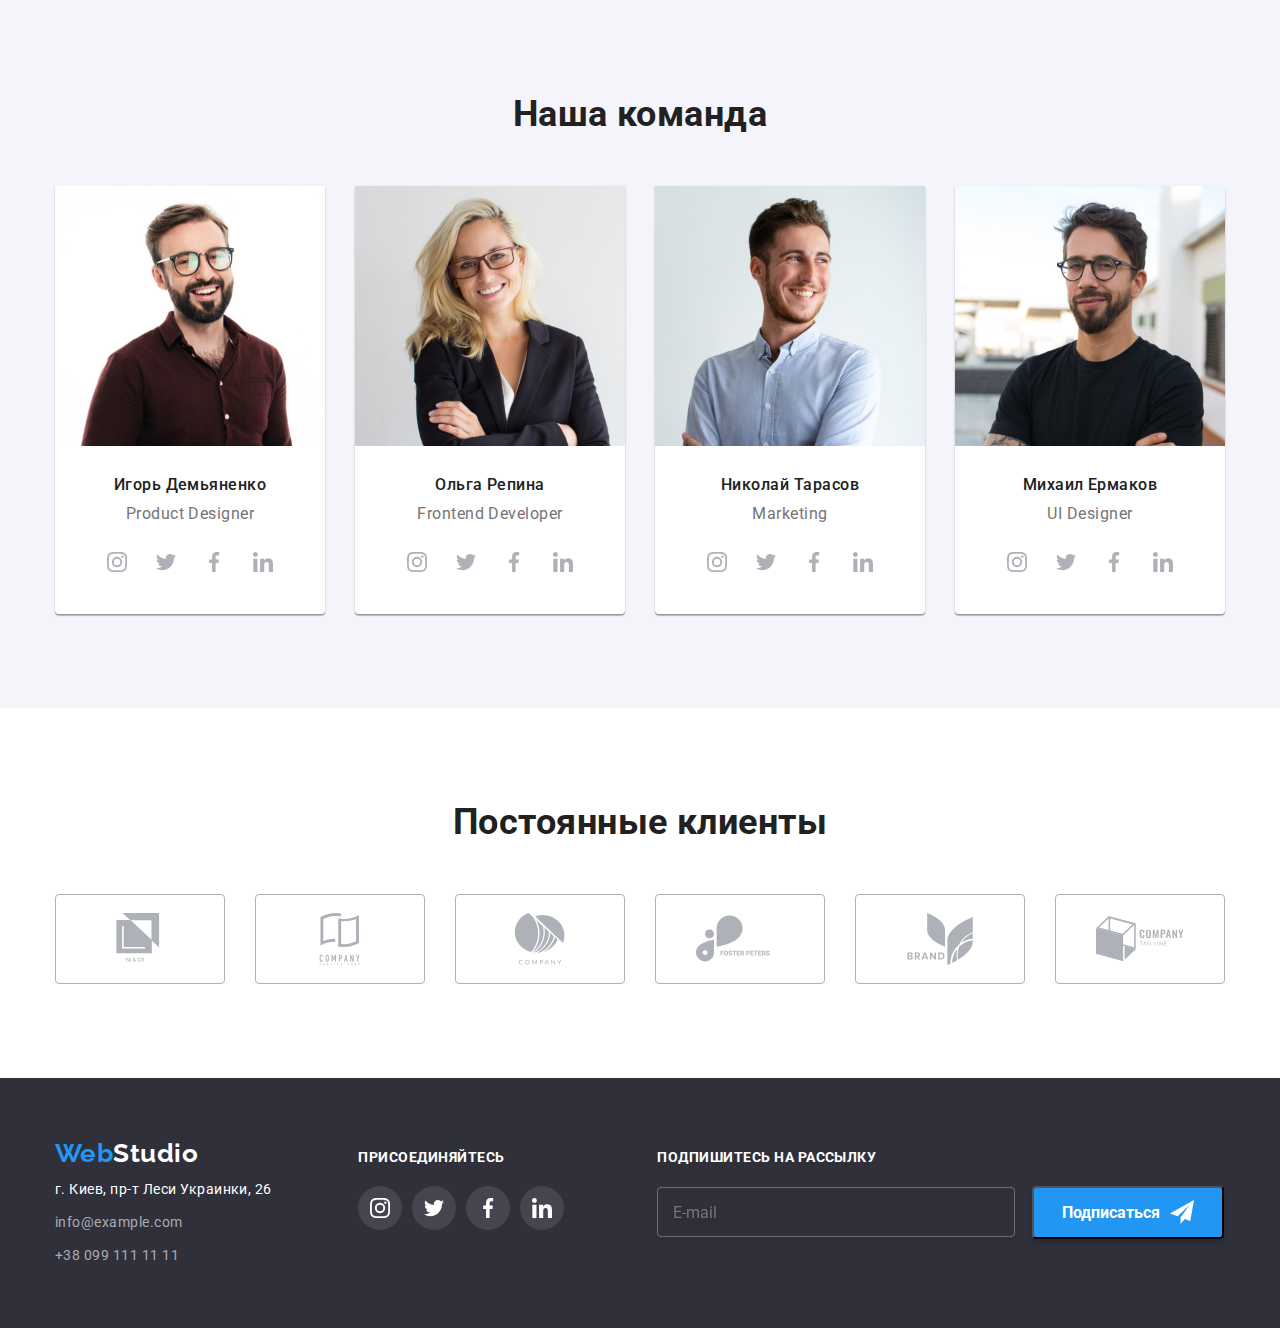
==== commit 44db9322: "changed BG in hero" ====
--- a/index.html
+++ b/index.html
@@ -44,10 +44,12 @@
     <!--MAIN-->
     <main>
       <!--HERO-->
-      <section class="hero hero-overlay">
-        <div class="container">
-          <h1 class="hero-title">Эффективные решения для вашего бизнеса</h1>
-          <button data-modal-open class="modal-btn" type="button">Заказать услугу</button>
+      <section class="hero">
+        <div class="hero-overlay">
+          <div class="container">
+            <h1 class="hero-title">Эффективные решения для вашего бизнеса</h1>
+            <button data-modal-open class="modal-btn" type="button">Заказать услугу</button>
+          </div>
         </div>
       </section>
       <!--ADVANTAGES-->
--- a/css/main.min.css
+++ b/css/main.min.css
@@ -1,2 +1,2 @@
-.visually-hidden{position:absolute !important;clip:rect(1px 1px 1px 1px);clip:rect(1px, 1px, 1px, 1px);padding:0 !important;border:0 !important;height:1px !important;width:1px !important;overflow:hidden}*,*::before,*::after{margin:0;padding:0}body{font-family:"roboto",serif;font-style:normal;letter-spacing:0.03em}.section{padding:94px 0}img{display:block}.list{list-style:none}.link{text-decoration:none}.hidden{display:none}.container{width:1200px;padding:0 15px;margin:0 auto}.logo{font-family:"raleway",sans-serif;font-weight:700;font-size:26px;line-height:1.192;margin-right:90px}.logo-web{color:#2196f3}.logo-studio-dark{color:#212121}.logo-studio-white{color:#fff}.services-title,.teamcard-title,.clients-title{font-weight:700;font-size:36px;line-height:1.166;text-align:center;color:#212121;margin-bottom:50px}.social-list{display:flex;justify-content:space-between}.social-list-link{display:flex;align-items:center;justify-content:center;width:44px;height:44px;border-radius:50%;transition:background-color 250ms cubic-bezier(0.4, 0, 0.2, 1)}.social-icon{fill:#afb1b8;width:20px;height:20px;transition:fill 250ms cubic-bezier(0.4, 0, 0.2, 1)}.social-list-link:hover,.social-list-link:focus{background-color:#2196f3}.social-list-link:hover .social-icon,.social-list-link:focus .social-icon{fill:#fff}.modal-btn{min-width:200px;height:50px;background:#2196f3;box-shadow:0px 4px 4px rgba(0,0,0,0.15);border-radius:4px;border-color:#2196f3;padding:10px 32px;font-family:Roboto, serif;font-style:normal;font-weight:700;font-size:16px;line-height:1.86;text-align:center;color:#fff;cursor:pointer}.backdrop{position:fixed;top:0;left:0;width:100%;height:100%;background:rgba(0,0,0,0.2);z-index:1;transition:all 250ms cubic-bezier(0.4, 0, 0.2, 1)}.backdrop.is-hidden{opacity:0;visibility:hidden;pointer-events:none;transition:all 250ms cubic-bezier(0.4, 0, 0.2, 1) 250ms}.backdrop.is-hidden .modal{transform:translate(-50%, -50%) scale(0);transition:all 250ms cubic-bezier(0.4, 0, 0.2, 1) 0ms}.modal{position:absolute;left:50%;top:50%;transform:translate(-50%, -50%) scale(1);transition:all 250ms cubic-bezier(0.4, 0, 0.2, 1) 250ms;width:528px;height:580px;background-color:#fff;padding:40px;box-shadow:0px 1px 3px rgba(0,0,0,0.12),0px 1px 1px rgba(0,0,0,0.14),0px 2px 1px rgba(0,0,0,0.2);border-radius:4px}.modal-btn-close{position:absolute;display:flex;justify-content:center;align-items:center;top:8px;right:8px;width:30px;height:30px;border-radius:50%;background:#fff;border:1px solid rgba(0,0,0,0.1);box-sizing:border-box;cursor:pointer}.closex{width:18px;height:18px}.modal-btn-close:focus .closex,.modal-btn-close:hover .closex{fill:#2196f3}.modal-title{display:block;margin:0 auto 12px;font-weight:700;font-size:20px;line-height:1.15;letter-spacing:0.03em}.modal-form{display:flex;flex-direction:column}.modal-field,.modal-comment-field{margin-bottom:10px;font-weight:400;font-size:12px;line-height:1.16;letter-spacing:0.01em;color:#757575}.modal-comment-field{margin-bottom:4px}.modal-input{padding-left:42px;margin-top:4px;display:block;width:100%;height:40px;border:1px solid rgba(33,33,33,0.2);border-radius:4px;transition:border-color 250ms cubic-bezier(0.4, 0, 0.2, 1)}.modal-input:hover,.modal-input:focus,.modal-comment:hover,.modal-comment:focus{outline:none;border-color:#2196f3}.modal-input:hover+.modal-form-svg,.modal-input:focus+.modal-form-svg{fill:#2196f3}.modal-field-wrapper{position:relative;display:block}.modal-form-svg{position:absolute;left:12px;top:50%;transform:translateY(-50%);transition:fill 250ms cubic-bezier(0.4, 0, 0.2, 1)}.modal-comment{margin-bottom:20px;padding:12px 16px;height:120px;border:1px solid rgba(33,33,33,0.2);border-radius:4px;resize:none}.modal-comment::placeholder{font-weight:400;font-size:14px;line-height:1.14;letter-spacing:0.01em;color:rgba(117,117,117,0.5)}.modal-policy-field{display:flex;align-items:center;justify-content:center;margin-bottom:30px;font-weight:400;font-size:14px;line-height:1.71;letter-spacing:0.03em;color:#757575}.modal-policy{color:#2196f3}.modal-btn-submit{align-self:center;padding:10px 56px;font-weight:700;font-size:16px;line-height:1.87;letter-spacing:0.06em;color:#fff;background:#2196f3;box-shadow:0px 4px 4px rgba(0,0,0,0.15);border-radius:4px;border-color:transparent}.modal-policy-field::before{content:"";display:inline-block;margin-right:8px;width:16px;height:15px;border:2px solid #000000;border-radius:2px;transition:border-color 250ms cubic-bezier(0.4, 0, 0.2, 1);cursor:pointer}.modal-policy-input:checked+.modal-policy-field::before{background-color:#2196f3;border-color:#2196f3;background-image:url(../images/svg/modal-accept.svg)}.modal-policy-input:focus+.modal-policy-field::before,.modal-policy-input:hover+.modal-policy-field::before{border-color:#2196f3}.projects-btn-list{display:flex;justify-content:center;margin-bottom:50px}.projects-btn-list-item:not(:last-child){margin-right:8px}.projects-btn{font-family:Roboto;font-style:normal;font-weight:500;font-size:16px;line-height:1.625;text-align:center;letter-spacing:0.03em;color:#212121;background-color:#f5f4fa;border-radius:4px;border-color:transparent;padding:6px 20px;transition:background-color 250ms cubic-bezier(0.4, 0, 0.2, 1),color 250ms cubic-bezier(0.4, 0, 0.2, 1);cursor:pointer}.projects-btn:hover,.projects-btn:focus{color:#fff;background-color:#2196f3;box-shadow:0px 3px 1px rgba(0,0,0,0.1),0px 1px 2px rgba(0,0,0,0.08),0px 2px 2px rgba(0,0,0,0.12);border-color:transparent}.header{padding:25px 00;border-bottom:1px solid #ececec}.header .container{display:flex;align-items:center}.header .address{margin-left:auto}.nav{display:flex;align-items:center}.nav-list{display:flex}.nav-list-item:not(:last-child){margin-right:50px}.nav-list-link{position:relative;font-weight:500;font-size:14px;line-height:1.142;letter-spacing:0.02em;color:#212121;transition:color 250ms cubic-bezier(0.4, 0, 0.2, 1)}.streampage{color:#2196f3}.streampage::after{position:absolute;bottom:-33px;content:"";display:block;height:5px;width:100%;background-color:#2196f3;border-radius:4px}.address{font-style:normal;font-weight:500;font-size:14px;line-height:1.142;letter-spacing:0.02em}.header-address-link{display:inline-flex;align-items:center;color:#757575;transition:color 250ms cubic-bezier(0.4, 0, 0.2, 1)}.header-address-link:first-child{margin-right:50px}.nav-list-link:hover,.nav-list-link:focus,.header-address-link:hover,.header-address-link:focus{color:#2196f3}.header-address-link:hover .address-icon,.header-address-link:focus .address-icon{fill:#2196f3}.address-icon{fill:#757575;width:16px;height:16px;margin-right:10px;transition:fill 250ms cubic-bezier(0.4, 0, 0.2, 1)}.hero{text-align:center;padding:200px 0}.hero-overlay{max-width:1600px;height:600px;margin-left:auto;margin-right:auto;background-color:#c4c4c4;background-image:linear-gradient(rgba(47,48,58,0.4), rgba(47,48,58,0.4)),url(../images/hero/hero-bg.jpg)}.hero-title{font-weight:900;font-size:44px;line-height:1.5;text-align:center;letter-spacing:0.06em;text-transform:uppercase;max-width:696px;margin:0 auto;margin-bottom:30px;color:#fff}.andvantages{padding-top:94px}.advantages-list{display:flex}.advantages-list-item:not(:last-child){margin-right:30px}.advantages-list-item::before{content:"";display:block;height:120px;background-color:#f5f4fa;background-repeat:no-repeat;background-position:center;border-radius:4px;margin-bottom:30px}.icon-aerial::before{background-image:url("../images/advantages/icon-aerial.svg")}.icon-clock::before{background-image:url("../images/advantages/icon-clock.svg")}.icon-laptop::before{background-image:url("../images/advantages/icon-laptop.svg")}.icon-astronaut::before{background-image:url("../images/advantages/icon-astronaut.svg")}.advantages-list-title{font-weight:700;font-size:14px;line-height:1.142;text-transform:uppercase;color:#212121;margin-bottom:12px}.advantages-list-text{max-width:270px;font-weight:400;font-size:14px;line-height:1.714;color:#757575}.services-list{display:flex;justify-content:space-between}.services-list-item{position:relative}.services-text{position:absolute;width:100%;left:0;bottom:0;background:rgba(47,48,58,0.8);text-align:center;padding:27px 0;font-weight:700;font-size:14px;line-height:1.14;text-transform:uppercase;color:#fff}.teamcard{background-color:#f5f4fa}.teamcard-list{display:flex}.teamcard-list-item{box-shadow:0px 1px 3px rgba(0,0,0,0.12),0px 1px 1px rgba(0,0,0,0.14),0px 2px 1px rgba(0,0,0,0.2);border-radius:0px 0px 4px 4px;background-color:#fff}.teamcard-list-item:not(:last-child){margin-right:30px}.teamcard-list-container{padding:30px 40px}.teamcard-list-name{margin-bottom:10px;font-weight:500;font-size:16px;line-height:1.18;text-align:center;color:var(--title-text-color)}.teamcard-list-text{margin-bottom:16px;font-weight:400;font-size:16px;line-height:1.18;text-align:center;color:var(--main-text-color)}.clients-list{display:flex;justify-content:space-between;align-items:center}.clients-icon{fill:#afb1b8;width:88px;height:52px;transition:fill 250ms cubic-bezier(0.4, 0, 0.2, 1)}.clients-link{display:flex;justify-content:center;align-items:center;width:170px;height:90px;border:1px solid #afb1b8;box-sizing:border-box;border-radius:4px;transition:border-color 250ms cubic-bezier(0.4, 0, 0.2, 1)}.clients-link:hover,.clients-link:focus{border-color:#2196f3}.clients-link:hover .clients-icon,.clients-link:focus .clients-icon{fill:#2196f3}.footer{padding:60px 0;background-color:#2f303a}.footer .container{display:flex;align-items:baseline}.footer .contacts-container{display:flex;flex-direction:column;margin-right:70px}.footer .logo{margin-bottom:20px}.footer-address{display:flex;flex-direction:column}.footer .link:not(:last-child){margin-bottom:9px}.maps{font-style:normal;font-weight:400;font-size:14px;line-height:1.714;color:#fff}.footer-mail-link,.footer-tel-link{font-style:normal;font-weight:400;font-size:14px;line-height:1.714;color:rgba(255,255,255,0.6)}.social-list-title{font-weight:700;font-size:14px;line-height:1.14;text-transform:uppercase;color:#fff;margin-bottom:20px}.footer-social-container .social-list-item:not(:last-child){margin-right:10px}.footer-social-container .social-icon{fill:#fff}.footer-social-container .social-list-link{background-color:rgba(255,255,255,0.1)}.footer-social-container .social-list-link:hover,.footer-social-container .social-list-link:focus{background-color:#2196f3}.sign-to-news{margin-left:93px}.sign-label{margin-bottom:20px;display:block;font-weight:700;font-size:14px;line-height:1.14;text-transform:uppercase;color:#fff}.sign-input{margin-right:12px;padding:15px;width:358px;height:50px;color:#fff;background-color:transparent;border:1px solid rgba(255,255,255,0.3);box-sizing:border-box;filter:drop-shadow(0px 4px 4px rgba(0,0,0,0.15));border-radius:4px}.sign-btn{display:inline-flex;align-items:center;padding:10px 28px;font-weight:700;font-size:16px;line-height:1.87;color:#fff;background:#2196f3;box-shadow:0px 4px 4px rgba(0,0,0,0.15);border-radius:4px}.sign-btn::after{margin-left:10px;content:"";display:inline-block;width:24px;height:24px;background-image:url(../images/svg/icon-send.svg);background-repeat:no-repeat;background-position:center;background-size:cover}.projects-list{display:flex;flex-wrap:wrap}.projects-list-item:not(:nth-child(3n+3)){margin-right:30px}.projects-list-item:not(:nth-last-child(-n+3)){margin-bottom:30px}.projects-list-item:hover,.projects-list-item:focus{box-shadow:0px 1px 1px rgba(0,0,0,0.12),0px 4px 4px rgba(0,0,0,0.06),1px 4px 6px rgba(0,0,0,0.16)}.projects-list-description{border:1px solid #eeeeee;box-sizing:border-box;padding:20px 24px;background-color:var(--classic-white)}.projects-wrapper{position:relative;overflow:hidden}.projects-overlay{position:absolute;left:0;top:0;transform:translatey(100%);width:100%;height:100%;padding:63px 24px;background:rgba(33,150,243,0.9);transition:transform 250ms cubic-bezier(0.4, 0, 0.2, 1);font-weight:400;font-size:18px;line-height:1.55;color:#fff}.projects-list-item:hover .projects-overlay{transform:translatey(0)}.projects-title{font-weight:700;font-size:18px;line-height:2;letter-spacing:0.06em;color:#212121}.projects-text{font-weight:400;font-size:16px;line-height:1.667;color:#757575}
+.visually-hidden{position:absolute !important;clip:rect(1px 1px 1px 1px);clip:rect(1px, 1px, 1px, 1px);padding:0 !important;border:0 !important;height:1px !important;width:1px !important;overflow:hidden}*,*::before,*::after{margin:0;padding:0}body{font-family:"roboto",serif;font-style:normal;letter-spacing:0.03em}.section{padding:94px 0}img{display:block}.list{list-style:none}.link{text-decoration:none}.hidden{display:none}.container{width:1200px;padding:0 15px;margin:0 auto}.logo{font-family:"raleway",sans-serif;font-weight:700;font-size:26px;line-height:1.192;margin-right:90px}.logo-web{color:#2196f3}.logo-studio-dark{color:#212121}.logo-studio-white{color:#fff}.services-title,.teamcard-title,.clients-title{font-weight:700;font-size:36px;line-height:1.166;text-align:center;color:#212121;margin-bottom:50px}.social-list{display:flex;justify-content:space-between}.social-list-link{display:flex;align-items:center;justify-content:center;width:44px;height:44px;border-radius:50%;transition:background-color 250ms cubic-bezier(0.4, 0, 0.2, 1)}.social-icon{fill:#afb1b8;width:20px;height:20px;transition:fill 250ms cubic-bezier(0.4, 0, 0.2, 1)}.social-list-link:hover,.social-list-link:focus{background-color:#2196f3}.social-list-link:hover .social-icon,.social-list-link:focus .social-icon{fill:#fff}.modal-btn{min-width:200px;height:50px;background:#2196f3;box-shadow:0px 4px 4px rgba(0,0,0,0.15);border-radius:4px;border-color:#2196f3;padding:10px 32px;font-family:Roboto, serif;font-style:normal;font-weight:700;font-size:16px;line-height:1.86;text-align:center;color:#fff;cursor:pointer}.backdrop{position:fixed;top:0;left:0;width:100%;height:100%;background:rgba(0,0,0,0.2);z-index:1;transition:all 250ms cubic-bezier(0.4, 0, 0.2, 1)}.backdrop.is-hidden{opacity:0;visibility:hidden;pointer-events:none;transition:all 250ms cubic-bezier(0.4, 0, 0.2, 1) 250ms}.backdrop.is-hidden .modal{transform:translate(-50%, -50%) scale(0);transition:all 250ms cubic-bezier(0.4, 0, 0.2, 1) 0ms}.modal{position:absolute;left:50%;top:50%;transform:translate(-50%, -50%) scale(1);transition:all 250ms cubic-bezier(0.4, 0, 0.2, 1) 250ms;width:528px;height:580px;background-color:#fff;padding:40px;box-shadow:0px 1px 3px rgba(0,0,0,0.12),0px 1px 1px rgba(0,0,0,0.14),0px 2px 1px rgba(0,0,0,0.2);border-radius:4px}.modal-btn-close{position:absolute;display:flex;justify-content:center;align-items:center;top:8px;right:8px;width:30px;height:30px;border-radius:50%;background:#fff;border:1px solid rgba(0,0,0,0.1);box-sizing:border-box;cursor:pointer}.closex{width:18px;height:18px}.modal-btn-close:focus .closex,.modal-btn-close:hover .closex{fill:#2196f3}.modal-title{display:block;margin:0 auto 12px;font-weight:700;font-size:20px;line-height:1.15;letter-spacing:0.03em}.modal-form{display:flex;flex-direction:column}.modal-field,.modal-comment-field{margin-bottom:10px;font-weight:400;font-size:12px;line-height:1.16;letter-spacing:0.01em;color:#757575}.modal-comment-field{margin-bottom:4px}.modal-input{padding-left:42px;margin-top:4px;display:block;width:100%;height:40px;border:1px solid rgba(33,33,33,0.2);border-radius:4px;transition:border-color 250ms cubic-bezier(0.4, 0, 0.2, 1)}.modal-input:hover,.modal-input:focus,.modal-comment:hover,.modal-comment:focus{outline:none;border-color:#2196f3}.modal-input:hover+.modal-form-svg,.modal-input:focus+.modal-form-svg{fill:#2196f3}.modal-field-wrapper{position:relative;display:block}.modal-form-svg{position:absolute;left:12px;top:50%;transform:translateY(-50%);transition:fill 250ms cubic-bezier(0.4, 0, 0.2, 1)}.modal-comment{margin-bottom:20px;padding:12px 16px;height:120px;border:1px solid rgba(33,33,33,0.2);border-radius:4px;resize:none}.modal-comment::placeholder{font-weight:400;font-size:14px;line-height:1.14;letter-spacing:0.01em;color:rgba(117,117,117,0.5)}.modal-policy-field{display:flex;align-items:center;justify-content:center;margin-bottom:30px;font-weight:400;font-size:14px;line-height:1.71;letter-spacing:0.03em;color:#757575}.modal-policy{color:#2196f3}.modal-btn-submit{align-self:center;padding:10px 56px;font-weight:700;font-size:16px;line-height:1.87;letter-spacing:0.06em;color:#fff;background:#2196f3;box-shadow:0px 4px 4px rgba(0,0,0,0.15);border-radius:4px;border-color:transparent}.modal-policy-field::before{content:"";display:inline-block;margin-right:8px;width:16px;height:15px;border:2px solid #000000;border-radius:2px;transition:border-color 250ms cubic-bezier(0.4, 0, 0.2, 1);cursor:pointer}.modal-policy-input:checked+.modal-policy-field::before{background-color:#2196f3;border-color:#2196f3;background-image:url(../images/svg/modal-accept.svg)}.modal-policy-input:focus+.modal-policy-field::before,.modal-policy-input:hover+.modal-policy-field::before{border-color:#2196f3}.projects-btn-list{display:flex;justify-content:center;margin-bottom:50px}.projects-btn-list-item:not(:last-child){margin-right:8px}.projects-btn{font-family:Roboto;font-style:normal;font-weight:500;font-size:16px;line-height:1.625;text-align:center;letter-spacing:0.03em;color:#212121;background-color:#f5f4fa;border-radius:4px;border-color:transparent;padding:6px 20px;transition:background-color 250ms cubic-bezier(0.4, 0, 0.2, 1),color 250ms cubic-bezier(0.4, 0, 0.2, 1);cursor:pointer}.projects-btn:hover,.projects-btn:focus{color:#fff;background-color:#2196f3;box-shadow:0px 3px 1px rgba(0,0,0,0.1),0px 1px 2px rgba(0,0,0,0.08),0px 2px 2px rgba(0,0,0,0.12);border-color:transparent}.header{padding:25px 00;border-bottom:1px solid #ececec}.header .container{display:flex;align-items:center}.header .address{margin-left:auto}.nav{display:flex;align-items:center}.nav-list{display:flex}.nav-list-item:not(:last-child){margin-right:50px}.nav-list-link{position:relative;font-weight:500;font-size:14px;line-height:1.142;letter-spacing:0.02em;color:#212121;transition:color 250ms cubic-bezier(0.4, 0, 0.2, 1)}.streampage{color:#2196f3}.streampage::after{position:absolute;bottom:-33px;content:"";display:block;height:5px;width:100%;background-color:#2196f3;border-radius:4px}.address{font-style:normal;font-weight:500;font-size:14px;line-height:1.142;letter-spacing:0.02em}.header-address-link{display:inline-flex;align-items:center;color:#757575;transition:color 250ms cubic-bezier(0.4, 0, 0.2, 1)}.header-address-link:first-child{margin-right:50px}.nav-list-link:hover,.nav-list-link:focus,.header-address-link:hover,.header-address-link:focus{color:#2196f3}.header-address-link:hover .address-icon,.header-address-link:focus .address-icon{fill:#2196f3}.address-icon{fill:#757575;width:16px;height:16px;margin-right:10px;transition:fill 250ms cubic-bezier(0.4, 0, 0.2, 1)}.hero{background-color:#c4c4c4}.hero-overlay{max-width:1600px;height:600px;margin-left:auto;margin-right:auto;background-image:linear-gradient(rgba(47,48,58,0.4), rgba(47,48,58,0.4)),url(../images/hero/hero-bg.jpg);text-align:center;padding:200px 0}.hero-title{font-weight:900;font-size:44px;line-height:1.5;text-align:center;letter-spacing:0.06em;text-transform:uppercase;max-width:696px;margin:0 auto;margin-bottom:30px;color:#fff}.andvantages{padding-top:94px}.advantages-list{display:flex}.advantages-list-item:not(:last-child){margin-right:30px}.advantages-list-item::before{content:"";display:block;height:120px;background-color:#f5f4fa;background-repeat:no-repeat;background-position:center;border-radius:4px;margin-bottom:30px}.icon-aerial::before{background-image:url("../images/advantages/icon-aerial.svg")}.icon-clock::before{background-image:url("../images/advantages/icon-clock.svg")}.icon-laptop::before{background-image:url("../images/advantages/icon-laptop.svg")}.icon-astronaut::before{background-image:url("../images/advantages/icon-astronaut.svg")}.advantages-list-title{font-weight:700;font-size:14px;line-height:1.142;text-transform:uppercase;color:#212121;margin-bottom:12px}.advantages-list-text{max-width:270px;font-weight:400;font-size:14px;line-height:1.714;color:#757575}.services-list{display:flex;justify-content:space-between}.services-list-item{position:relative}.services-text{position:absolute;width:100%;left:0;bottom:0;background:rgba(47,48,58,0.8);text-align:center;padding:27px 0;font-weight:700;font-size:14px;line-height:1.14;text-transform:uppercase;color:#fff}.teamcard{background-color:#f5f4fa}.teamcard-list{display:flex}.teamcard-list-item{box-shadow:0px 1px 3px rgba(0,0,0,0.12),0px 1px 1px rgba(0,0,0,0.14),0px 2px 1px rgba(0,0,0,0.2);border-radius:0px 0px 4px 4px;background-color:#fff}.teamcard-list-item:not(:last-child){margin-right:30px}.teamcard-list-container{padding:30px 40px}.teamcard-list-name{margin-bottom:10px;font-weight:500;font-size:16px;line-height:1.18;text-align:center;color:#212121}.teamcard-list-text{margin-bottom:16px;font-weight:400;font-size:16px;line-height:1.18;text-align:center;color:#757575}.clients-list{display:flex;justify-content:space-between;align-items:center}.clients-icon{fill:#afb1b8;width:88px;height:52px;transition:fill 250ms cubic-bezier(0.4, 0, 0.2, 1)}.clients-link{display:flex;justify-content:center;align-items:center;width:170px;height:90px;border:1px solid #afb1b8;box-sizing:border-box;border-radius:4px;transition:border-color 250ms cubic-bezier(0.4, 0, 0.2, 1)}.clients-link:hover,.clients-link:focus{border-color:#2196f3}.clients-link:hover .clients-icon,.clients-link:focus .clients-icon{fill:#2196f3}.footer{padding:60px 0;background-color:#2f303a}.footer .container{display:flex;align-items:baseline}.footer .contacts-container{display:flex;flex-direction:column;margin-right:70px}.footer .logo{margin-bottom:20px}.footer-address{display:flex;flex-direction:column}.footer .link:not(:last-child){margin-bottom:9px}.maps{font-style:normal;font-weight:400;font-size:14px;line-height:1.714;color:#fff}.footer-mail-link,.footer-tel-link{font-style:normal;font-weight:400;font-size:14px;line-height:1.714;color:rgba(255,255,255,0.6)}.social-list-title{font-weight:700;font-size:14px;line-height:1.14;text-transform:uppercase;color:#fff;margin-bottom:20px}.footer-social-container .social-list-item:not(:last-child){margin-right:10px}.footer-social-container .social-icon{fill:#fff}.footer-social-container .social-list-link{background-color:rgba(255,255,255,0.1)}.footer-social-container .social-list-link:hover,.footer-social-container .social-list-link:focus{background-color:#2196f3}.sign-to-news{margin-left:93px}.sign-label{margin-bottom:20px;display:block;font-weight:700;font-size:14px;line-height:1.14;text-transform:uppercase;color:#fff}.sign-input{margin-right:12px;padding:15px;width:358px;height:50px;color:#fff;background-color:transparent;border:1px solid rgba(255,255,255,0.3);box-sizing:border-box;filter:drop-shadow(0px 4px 4px rgba(0,0,0,0.15));border-radius:4px}.sign-btn{display:inline-flex;align-items:center;padding:10px 28px;font-weight:700;font-size:16px;line-height:1.87;color:#fff;background:#2196f3;box-shadow:0px 4px 4px rgba(0,0,0,0.15);border-radius:4px}.sign-btn::after{margin-left:10px;content:"";display:inline-block;width:24px;height:24px;background-image:url(../images/svg/icon-send.svg);background-repeat:no-repeat;background-position:center;background-size:cover}.projects-list{display:flex;flex-wrap:wrap}.projects-list-item:not(:nth-child(3n+3)){margin-right:30px}.projects-list-item:not(:nth-last-child(-n+3)){margin-bottom:30px}.projects-list-item:hover,.projects-list-item:focus{box-shadow:0px 1px 1px rgba(0,0,0,0.12),0px 4px 4px rgba(0,0,0,0.06),1px 4px 6px rgba(0,0,0,0.16)}.projects-list-description{border:1px solid #eeeeee;box-sizing:border-box;padding:20px 24px;background-color:#fff}.projects-wrapper{position:relative;overflow:hidden}.projects-overlay{position:absolute;left:0;top:0;transform:translatey(100%);width:100%;height:100%;padding:63px 24px;background:rgba(33,150,243,0.9);transition:transform 250ms cubic-bezier(0.4, 0, 0.2, 1);font-weight:400;font-size:18px;line-height:1.55;color:#fff}.projects-list-item:hover .projects-overlay{transform:translatey(0)}.projects-title{font-weight:700;font-size:18px;line-height:2;letter-spacing:0.06em;color:#212121}.projects-text{font-weight:400;font-size:16px;line-height:1.667;color:#757575}
 /*# sourceMappingURL=main.min.css.map */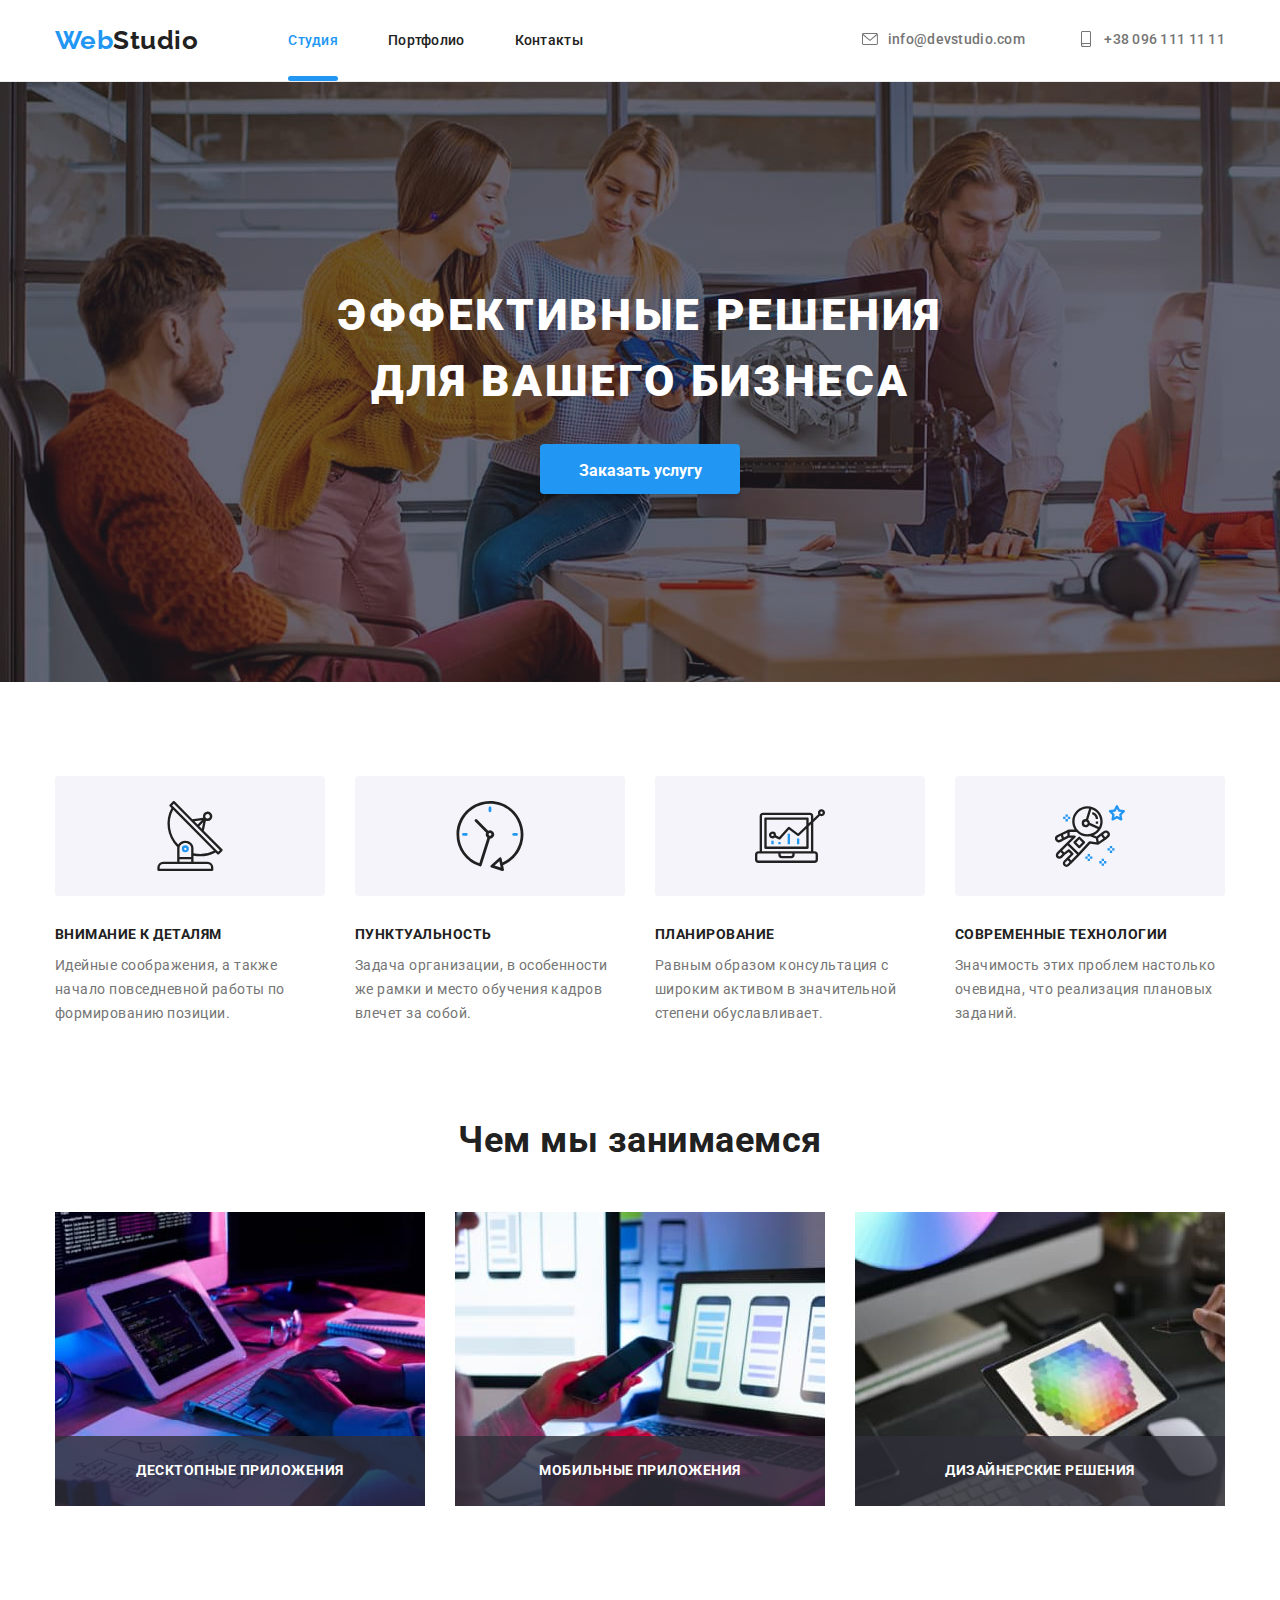
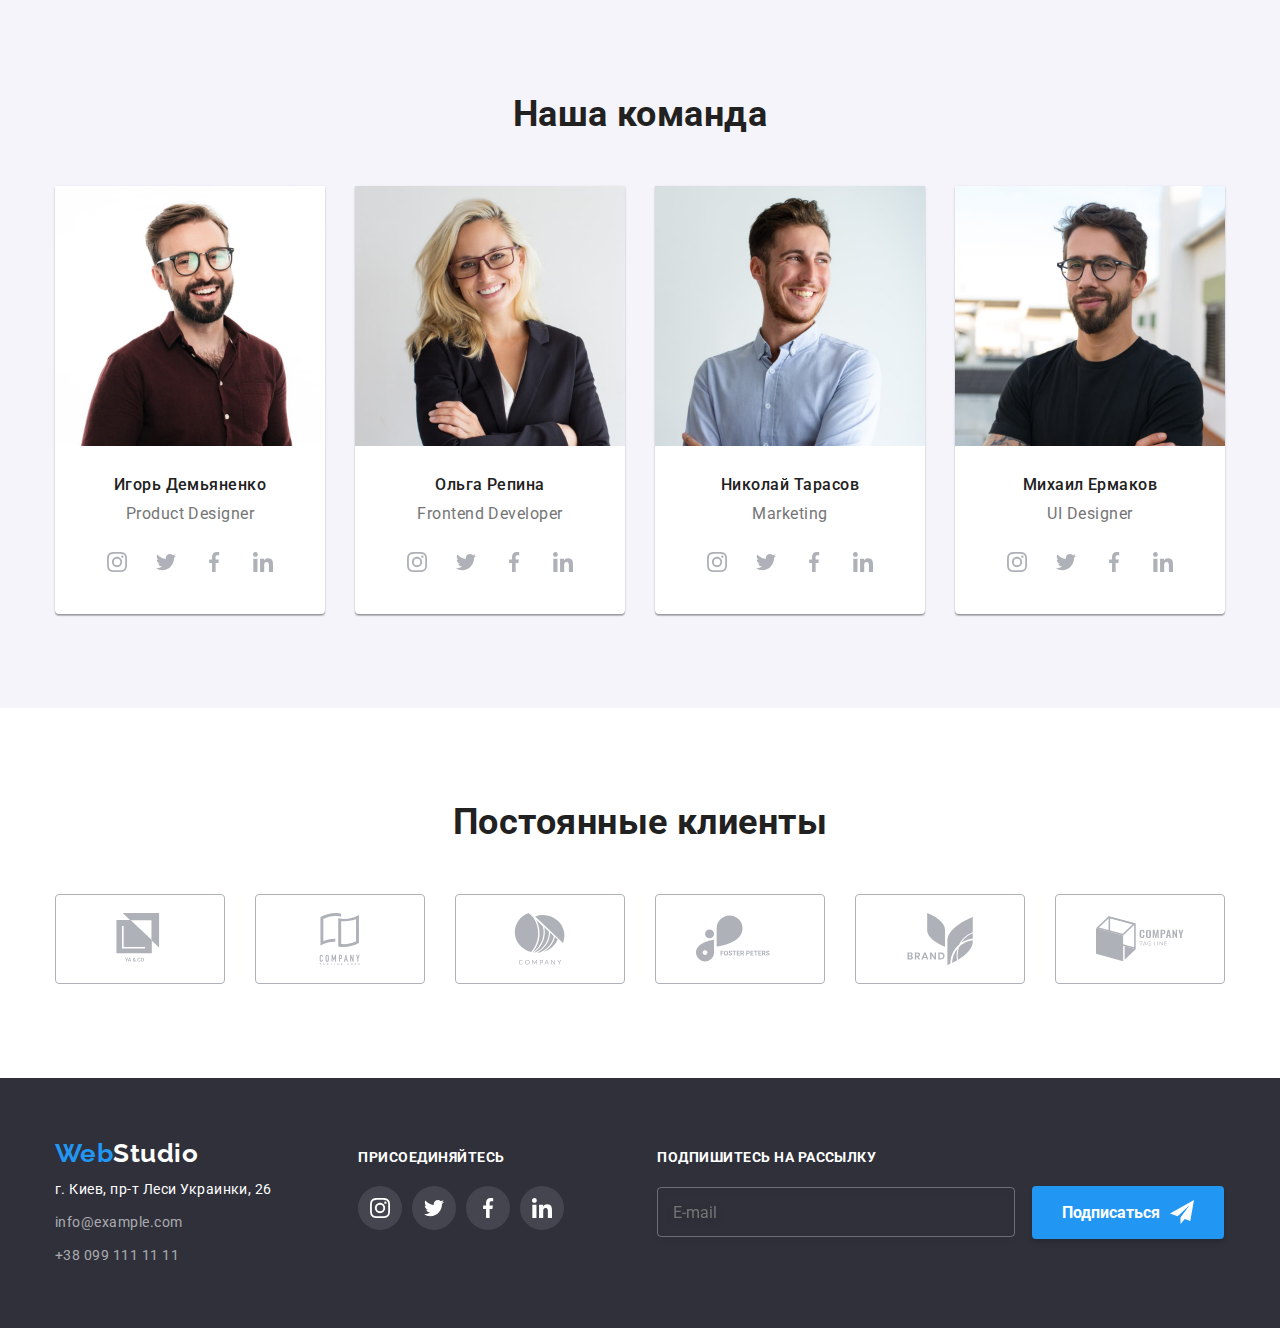
==== commit ad0976fe: "05:25 rewritten CSS to SCSS" ====
--- a/index.html
+++ b/index.html
@@ -53,7 +53,7 @@
         </div>
       </section>
       <!--ADVANTAGES-->
-      <section class="andvantages">
+      <section class="advantages">
         <div class="container">
           <h2 class="visually-hidden">Наше предложение</h2>
           <ul class="advantages-list">
--- a/css/main.min.css
+++ b/css/main.min.css
@@ -1,2 +1,2 @@
-.visually-hidden{position:absolute !important;clip:rect(1px 1px 1px 1px);clip:rect(1px, 1px, 1px, 1px);padding:0 !important;border:0 !important;height:1px !important;width:1px !important;overflow:hidden}*,*::before,*::after{margin:0;padding:0}body{font-family:"roboto",serif;font-style:normal;letter-spacing:0.03em}.section{padding:94px 0}img{display:block}.list{list-style:none}.link{text-decoration:none}.hidden{display:none}.container{width:1200px;padding:0 15px;margin:0 auto}.logo{font-family:"raleway",sans-serif;font-weight:700;font-size:26px;line-height:1.192;margin-right:90px}.logo-web{color:#2196f3}.logo-studio-dark{color:#212121}.logo-studio-white{color:#fff}.services-title,.teamcard-title,.clients-title{font-weight:700;font-size:36px;line-height:1.166;text-align:center;color:#212121;margin-bottom:50px}.social-list{display:flex;justify-content:space-between}.social-list-link{display:flex;align-items:center;justify-content:center;width:44px;height:44px;border-radius:50%;transition:background-color 250ms cubic-bezier(0.4, 0, 0.2, 1)}.social-icon{fill:#afb1b8;width:20px;height:20px;transition:fill 250ms cubic-bezier(0.4, 0, 0.2, 1)}.social-list-link:hover,.social-list-link:focus{background-color:#2196f3}.social-list-link:hover .social-icon,.social-list-link:focus .social-icon{fill:#fff}.modal-btn{min-width:200px;height:50px;background:#2196f3;box-shadow:0px 4px 4px rgba(0,0,0,0.15);border-radius:4px;border-color:#2196f3;padding:10px 32px;font-family:Roboto, serif;font-style:normal;font-weight:700;font-size:16px;line-height:1.86;text-align:center;color:#fff;cursor:pointer}.backdrop{position:fixed;top:0;left:0;width:100%;height:100%;background:rgba(0,0,0,0.2);z-index:1;transition:all 250ms cubic-bezier(0.4, 0, 0.2, 1)}.backdrop.is-hidden{opacity:0;visibility:hidden;pointer-events:none;transition:all 250ms cubic-bezier(0.4, 0, 0.2, 1) 250ms}.backdrop.is-hidden .modal{transform:translate(-50%, -50%) scale(0);transition:all 250ms cubic-bezier(0.4, 0, 0.2, 1) 0ms}.modal{position:absolute;left:50%;top:50%;transform:translate(-50%, -50%) scale(1);transition:all 250ms cubic-bezier(0.4, 0, 0.2, 1) 250ms;width:528px;height:580px;background-color:#fff;padding:40px;box-shadow:0px 1px 3px rgba(0,0,0,0.12),0px 1px 1px rgba(0,0,0,0.14),0px 2px 1px rgba(0,0,0,0.2);border-radius:4px}.modal-btn-close{position:absolute;display:flex;justify-content:center;align-items:center;top:8px;right:8px;width:30px;height:30px;border-radius:50%;background:#fff;border:1px solid rgba(0,0,0,0.1);box-sizing:border-box;cursor:pointer}.closex{width:18px;height:18px}.modal-btn-close:focus .closex,.modal-btn-close:hover .closex{fill:#2196f3}.modal-title{display:block;margin:0 auto 12px;font-weight:700;font-size:20px;line-height:1.15;letter-spacing:0.03em}.modal-form{display:flex;flex-direction:column}.modal-field,.modal-comment-field{margin-bottom:10px;font-weight:400;font-size:12px;line-height:1.16;letter-spacing:0.01em;color:#757575}.modal-comment-field{margin-bottom:4px}.modal-input{padding-left:42px;margin-top:4px;display:block;width:100%;height:40px;border:1px solid rgba(33,33,33,0.2);border-radius:4px;transition:border-color 250ms cubic-bezier(0.4, 0, 0.2, 1)}.modal-input:hover,.modal-input:focus,.modal-comment:hover,.modal-comment:focus{outline:none;border-color:#2196f3}.modal-input:hover+.modal-form-svg,.modal-input:focus+.modal-form-svg{fill:#2196f3}.modal-field-wrapper{position:relative;display:block}.modal-form-svg{position:absolute;left:12px;top:50%;transform:translateY(-50%);transition:fill 250ms cubic-bezier(0.4, 0, 0.2, 1)}.modal-comment{margin-bottom:20px;padding:12px 16px;height:120px;border:1px solid rgba(33,33,33,0.2);border-radius:4px;resize:none}.modal-comment::placeholder{font-weight:400;font-size:14px;line-height:1.14;letter-spacing:0.01em;color:rgba(117,117,117,0.5)}.modal-policy-field{display:flex;align-items:center;justify-content:center;margin-bottom:30px;font-weight:400;font-size:14px;line-height:1.71;letter-spacing:0.03em;color:#757575}.modal-policy{color:#2196f3}.modal-btn-submit{align-self:center;padding:10px 56px;font-weight:700;font-size:16px;line-height:1.87;letter-spacing:0.06em;color:#fff;background:#2196f3;box-shadow:0px 4px 4px rgba(0,0,0,0.15);border-radius:4px;border-color:transparent}.modal-policy-field::before{content:"";display:inline-block;margin-right:8px;width:16px;height:15px;border:2px solid #000000;border-radius:2px;transition:border-color 250ms cubic-bezier(0.4, 0, 0.2, 1);cursor:pointer}.modal-policy-input:checked+.modal-policy-field::before{background-color:#2196f3;border-color:#2196f3;background-image:url(../images/svg/modal-accept.svg)}.modal-policy-input:focus+.modal-policy-field::before,.modal-policy-input:hover+.modal-policy-field::before{border-color:#2196f3}.projects-btn-list{display:flex;justify-content:center;margin-bottom:50px}.projects-btn-list-item:not(:last-child){margin-right:8px}.projects-btn{font-family:Roboto;font-style:normal;font-weight:500;font-size:16px;line-height:1.625;text-align:center;letter-spacing:0.03em;color:#212121;background-color:#f5f4fa;border-radius:4px;border-color:transparent;padding:6px 20px;transition:background-color 250ms cubic-bezier(0.4, 0, 0.2, 1),color 250ms cubic-bezier(0.4, 0, 0.2, 1);cursor:pointer}.projects-btn:hover,.projects-btn:focus{color:#fff;background-color:#2196f3;box-shadow:0px 3px 1px rgba(0,0,0,0.1),0px 1px 2px rgba(0,0,0,0.08),0px 2px 2px rgba(0,0,0,0.12);border-color:transparent}.header{padding:25px 00;border-bottom:1px solid #ececec}.header .container{display:flex;align-items:center}.header .address{margin-left:auto}.nav{display:flex;align-items:center}.nav-list{display:flex}.nav-list-item:not(:last-child){margin-right:50px}.nav-list-link{position:relative;font-weight:500;font-size:14px;line-height:1.142;letter-spacing:0.02em;color:#212121;transition:color 250ms cubic-bezier(0.4, 0, 0.2, 1)}.streampage{color:#2196f3}.streampage::after{position:absolute;bottom:-33px;content:"";display:block;height:5px;width:100%;background-color:#2196f3;border-radius:4px}.address{font-style:normal;font-weight:500;font-size:14px;line-height:1.142;letter-spacing:0.02em}.header-address-link{display:inline-flex;align-items:center;color:#757575;transition:color 250ms cubic-bezier(0.4, 0, 0.2, 1)}.header-address-link:first-child{margin-right:50px}.nav-list-link:hover,.nav-list-link:focus,.header-address-link:hover,.header-address-link:focus{color:#2196f3}.header-address-link:hover .address-icon,.header-address-link:focus .address-icon{fill:#2196f3}.address-icon{fill:#757575;width:16px;height:16px;margin-right:10px;transition:fill 250ms cubic-bezier(0.4, 0, 0.2, 1)}.hero{background-color:#c4c4c4}.hero-overlay{max-width:1600px;height:600px;margin-left:auto;margin-right:auto;background-image:linear-gradient(rgba(47,48,58,0.4), rgba(47,48,58,0.4)),url(../images/hero/hero-bg.jpg);text-align:center;padding:200px 0}.hero-title{font-weight:900;font-size:44px;line-height:1.5;text-align:center;letter-spacing:0.06em;text-transform:uppercase;max-width:696px;margin:0 auto;margin-bottom:30px;color:#fff}.andvantages{padding-top:94px}.advantages-list{display:flex}.advantages-list-item:not(:last-child){margin-right:30px}.advantages-list-item::before{content:"";display:block;height:120px;background-color:#f5f4fa;background-repeat:no-repeat;background-position:center;border-radius:4px;margin-bottom:30px}.icon-aerial::before{background-image:url("../images/advantages/icon-aerial.svg")}.icon-clock::before{background-image:url("../images/advantages/icon-clock.svg")}.icon-laptop::before{background-image:url("../images/advantages/icon-laptop.svg")}.icon-astronaut::before{background-image:url("../images/advantages/icon-astronaut.svg")}.advantages-list-title{font-weight:700;font-size:14px;line-height:1.142;text-transform:uppercase;color:#212121;margin-bottom:12px}.advantages-list-text{max-width:270px;font-weight:400;font-size:14px;line-height:1.714;color:#757575}.services-list{display:flex;justify-content:space-between}.services-list-item{position:relative}.services-text{position:absolute;width:100%;left:0;bottom:0;background:rgba(47,48,58,0.8);text-align:center;padding:27px 0;font-weight:700;font-size:14px;line-height:1.14;text-transform:uppercase;color:#fff}.teamcard{background-color:#f5f4fa}.teamcard-list{display:flex}.teamcard-list-item{box-shadow:0px 1px 3px rgba(0,0,0,0.12),0px 1px 1px rgba(0,0,0,0.14),0px 2px 1px rgba(0,0,0,0.2);border-radius:0px 0px 4px 4px;background-color:#fff}.teamcard-list-item:not(:last-child){margin-right:30px}.teamcard-list-container{padding:30px 40px}.teamcard-list-name{margin-bottom:10px;font-weight:500;font-size:16px;line-height:1.18;text-align:center;color:#212121}.teamcard-list-text{margin-bottom:16px;font-weight:400;font-size:16px;line-height:1.18;text-align:center;color:#757575}.clients-list{display:flex;justify-content:space-between;align-items:center}.clients-icon{fill:#afb1b8;width:88px;height:52px;transition:fill 250ms cubic-bezier(0.4, 0, 0.2, 1)}.clients-link{display:flex;justify-content:center;align-items:center;width:170px;height:90px;border:1px solid #afb1b8;box-sizing:border-box;border-radius:4px;transition:border-color 250ms cubic-bezier(0.4, 0, 0.2, 1)}.clients-link:hover,.clients-link:focus{border-color:#2196f3}.clients-link:hover .clients-icon,.clients-link:focus .clients-icon{fill:#2196f3}.footer{padding:60px 0;background-color:#2f303a}.footer .container{display:flex;align-items:baseline}.footer .contacts-container{display:flex;flex-direction:column;margin-right:70px}.footer .logo{margin-bottom:20px}.footer-address{display:flex;flex-direction:column}.footer .link:not(:last-child){margin-bottom:9px}.maps{font-style:normal;font-weight:400;font-size:14px;line-height:1.714;color:#fff}.footer-mail-link,.footer-tel-link{font-style:normal;font-weight:400;font-size:14px;line-height:1.714;color:rgba(255,255,255,0.6)}.social-list-title{font-weight:700;font-size:14px;line-height:1.14;text-transform:uppercase;color:#fff;margin-bottom:20px}.footer-social-container .social-list-item:not(:last-child){margin-right:10px}.footer-social-container .social-icon{fill:#fff}.footer-social-container .social-list-link{background-color:rgba(255,255,255,0.1)}.footer-social-container .social-list-link:hover,.footer-social-container .social-list-link:focus{background-color:#2196f3}.sign-to-news{margin-left:93px}.sign-label{margin-bottom:20px;display:block;font-weight:700;font-size:14px;line-height:1.14;text-transform:uppercase;color:#fff}.sign-input{margin-right:12px;padding:15px;width:358px;height:50px;color:#fff;background-color:transparent;border:1px solid rgba(255,255,255,0.3);box-sizing:border-box;filter:drop-shadow(0px 4px 4px rgba(0,0,0,0.15));border-radius:4px}.sign-btn{display:inline-flex;align-items:center;padding:10px 28px;font-weight:700;font-size:16px;line-height:1.87;color:#fff;background:#2196f3;box-shadow:0px 4px 4px rgba(0,0,0,0.15);border-radius:4px}.sign-btn::after{margin-left:10px;content:"";display:inline-block;width:24px;height:24px;background-image:url(../images/svg/icon-send.svg);background-repeat:no-repeat;background-position:center;background-size:cover}.projects-list{display:flex;flex-wrap:wrap}.projects-list-item:not(:nth-child(3n+3)){margin-right:30px}.projects-list-item:not(:nth-last-child(-n+3)){margin-bottom:30px}.projects-list-item:hover,.projects-list-item:focus{box-shadow:0px 1px 1px rgba(0,0,0,0.12),0px 4px 4px rgba(0,0,0,0.06),1px 4px 6px rgba(0,0,0,0.16)}.projects-list-description{border:1px solid #eeeeee;box-sizing:border-box;padding:20px 24px;background-color:#fff}.projects-wrapper{position:relative;overflow:hidden}.projects-overlay{position:absolute;left:0;top:0;transform:translatey(100%);width:100%;height:100%;padding:63px 24px;background:rgba(33,150,243,0.9);transition:transform 250ms cubic-bezier(0.4, 0, 0.2, 1);font-weight:400;font-size:18px;line-height:1.55;color:#fff}.projects-list-item:hover .projects-overlay{transform:translatey(0)}.projects-title{font-weight:700;font-size:18px;line-height:2;letter-spacing:0.06em;color:#212121}.projects-text{font-weight:400;font-size:16px;line-height:1.667;color:#757575}
+.visually-hidden{position:absolute !important;clip:rect(1px 1px 1px 1px);clip:rect(1px, 1px, 1px, 1px);padding:0 !important;border:0 !important;height:1px !important;width:1px !important;overflow:hidden}*,*::before,*::after{margin:0;padding:0}body{font-family:"roboto",serif;font-style:normal;letter-spacing:0.03em}.section{padding:94px 0}img{display:block}.list{list-style:none}.link{text-decoration:none}.hidden{display:none}.container{width:1200px;padding:0 15px;margin:0 auto}.header .container{display:flex;align-items:center}.footer .container{display:flex;align-items:baseline}.logo{font-family:"raleway",sans-serif;font-weight:700;font-size:26px;line-height:1.192;margin-right:90px}.logo-web{color:#2196f3}.logo-studio-dark{color:#212121}.logo-studio-white{color:#fff}.footer .logo{margin-bottom:20px}.services-title,.teamcard-title,.clients-title{font-weight:700;font-size:36px;line-height:1.166;text-align:center;color:#212121;margin-bottom:50px}.social-list{display:flex;justify-content:space-between}.social-list-link{display:flex;align-items:center;justify-content:center;width:44px;height:44px;border-radius:50%;transition:background-color 250ms cubic-bezier(0.4, 0, 0.2, 1)}.social-list-link:hover,.social-list-link:focus{background-color:#2196f3}.social-icon{fill:#afb1b8;width:20px;height:20px;transition:fill 250ms cubic-bezier(0.4, 0, 0.2, 1)}.social-list-link:hover .social-icon,.social-list-link:focus .social-icon{fill:#fff}.backdrop{position:fixed;top:0;left:0;width:100%;height:100%;background:rgba(0,0,0,0.2);z-index:1;transition:all 250ms cubic-bezier(0.4, 0, 0.2, 1)}.backdrop.is-hidden{opacity:0;visibility:hidden;pointer-events:none;transition:all 250ms cubic-bezier(0.4, 0, 0.2, 1) 250ms}.modal{position:absolute;left:50%;top:50%;transform:translate(-50%, -50%) scale(1);transition:all 250ms cubic-bezier(0.4, 0, 0.2, 1) 250ms;width:528px;height:580px;background-color:#fff;padding:40px;box-shadow:0px 1px 3px rgba(0,0,0,0.12),0px 1px 1px rgba(0,0,0,0.14),0px 2px 1px rgba(0,0,0,0.2);border-radius:4px}.backdrop.is-hidden .modal{transform:translate(-50%, -50%) scale(0);transition:all 250ms cubic-bezier(0.4, 0, 0.2, 1) 0ms}.modal-btn-close{position:absolute;display:flex;justify-content:center;align-items:center;top:8px;right:8px;width:30px;height:30px;border-radius:50%;background:#fff;border:1px solid rgba(0,0,0,0.1);box-sizing:border-box;cursor:pointer}.modal-form{display:flex;flex-direction:column}.modal-field,.modal-comment-field{margin-bottom:10px;font-weight:400;font-size:12px;line-height:1.16;letter-spacing:0.01em;color:#757575}.modal-comment-field{margin-bottom:4px}.modal-field-wrapper{position:relative;display:block}.modal-input{padding-left:42px;margin-top:4px;display:block;width:100%;height:40px;border:1px solid rgba(33,33,33,0.2);border-radius:4px;transition:border-color 250ms cubic-bezier(0.4, 0, 0.2, 1)}.modal-input:hover,.modal-input:focus{outline:none;border-color:#2196f3}.modal-comment{margin-bottom:20px;padding:12px 16px;height:120px;border:1px solid rgba(33,33,33,0.2);border-radius:4px;resize:none}.modal-comment:hover,.modal-comment:focus{outline:none;border-color:#2196f3}.modal-comment::placeholder{font-weight:400;font-size:14px;line-height:1.14;letter-spacing:0.01em;color:rgba(117,117,117,0.5)}.modal-form-svg{position:absolute;left:12px;top:50%;transform:translateY(-50%);transition:fill 250ms cubic-bezier(0.4, 0, 0.2, 1)}.modal-input:hover+.modal-form-svg,.modal-input:focus+.modal-form-svg{fill:#2196f3}.modal-policy{color:#2196f3}.modal-policy-field{display:flex;align-items:center;justify-content:center;margin-bottom:30px;font-weight:400;font-size:14px;line-height:1.71;letter-spacing:0.03em;color:#757575}.modal-policy-field::before{content:"";display:inline-block;margin-right:8px;width:16px;height:15px;border:2px solid #000000;border-radius:2px;transition:border-color 250ms cubic-bezier(0.4, 0, 0.2, 1);cursor:pointer}.modal-policy-input:checked+.modal-policy-field::before{background-color:#2196f3;border-color:#2196f3;background-image:url(../images/svg/modal-accept.svg)}.modal-policy-input:focus+.modal-policy-field::before,.modal-policy-input:hover+.modal-policy-field::before{border-color:#2196f3}.modal-btn{min-width:200px;height:50px;background:#2196f3;box-shadow:0px 4px 4px rgba(0,0,0,0.15);border-radius:4px;border-color:transparent;padding:10px 32px;font-family:Roboto, serif;font-style:normal;font-weight:700;font-size:16px;line-height:1.86;text-align:center;color:#fff;cursor:pointer}.modal-btn-submit{align-self:center;padding:10px 56px;font-weight:700;font-size:16px;line-height:1.87;letter-spacing:0.06em;color:#fff;background:#2196f3;box-shadow:0px 4px 4px rgba(0,0,0,0.15);border-radius:4px;border-color:transparent}.modal-title{display:block;margin:0 auto 12px;font-weight:700;font-size:20px;line-height:1.15;letter-spacing:0.03em}.closex{width:18px;height:18px}.modal-btn-close:focus .closex,.modal-btn-close:hover .closex{fill:#2196f3}.header{padding:25px 00;border-bottom:1px solid #ececec}.header-address-link{display:inline-flex;align-items:center;color:#757575;transition:color 250ms cubic-bezier(0.4, 0, 0.2, 1)}.header-address-link:first-child{margin-right:50px}.header-address-link:hover,.header-address-link:focus{color:#2196f3}.nav{display:flex;align-items:center}.nav-list{display:flex}.nav-list-link{position:relative;font-weight:500;font-size:14px;line-height:1.142;letter-spacing:0.02em;color:#212121;transition:color 250ms cubic-bezier(0.4, 0, 0.2, 1)}.nav-list-link:hover,.nav-list-link:focus{color:#2196f3}.nav-list-item:not(:last-child){margin-right:50px}.streampage{color:#2196f3}.streampage::after{position:absolute;bottom:-33px;content:"";display:block;height:5px;width:100%;background-color:#2196f3;border-radius:4px}.address{font-style:normal;font-weight:500;font-size:14px;line-height:1.142;letter-spacing:0.02em}.address-icon{fill:#757575;width:16px;height:16px;margin-right:10px;transition:fill 250ms cubic-bezier(0.4, 0, 0.2, 1)}.header-address-link:hover .address-icon,.header-address-link:focus .address-icon{fill:#2196f3}.header .address{margin-left:auto}.hero{background-color:#c4c4c4}.hero-overlay{max-width:1600px;height:600px;margin-left:auto;margin-right:auto;background-image:linear-gradient(rgba(47,48,58,0.4), rgba(47,48,58,0.4)),url(../images/hero/hero-bg.jpg);text-align:center;padding:200px 0}.hero-title{font-weight:900;font-size:44px;line-height:1.5;text-align:center;letter-spacing:0.06em;text-transform:uppercase;max-width:696px;margin:0 auto;margin-bottom:30px;color:#fff}.advantages{padding-top:94px}.advantages-list{display:flex}.advantages-list-item:not(:last-child){margin-right:30px}.advantages-list-item::before{content:"";display:block;height:120px;background-color:#f5f4fa;background-repeat:no-repeat;background-position:center;border-radius:4px;margin-bottom:30px}.advantages-list-title{font-weight:700;font-size:14px;line-height:1.142;text-transform:uppercase;color:#212121;margin-bottom:12px}.advantages-list-text{max-width:270px;font-weight:400;font-size:14px;line-height:1.714;color:#757575}.icon-aerial::before{background-image:url("../images/advantages/icon-aerial.svg")}.icon-clock::before{background-image:url("../images/advantages/icon-clock.svg")}.icon-laptop::before{background-image:url("../images/advantages/icon-laptop.svg")}.icon-astronaut::before{background-image:url("../images/advantages/icon-astronaut.svg")}.services-list{display:flex;justify-content:space-between}.services-list-item{position:relative}.services-text{position:absolute;width:100%;left:0;bottom:0;background:rgba(47,48,58,0.8);text-align:center;padding:27px 0;font-weight:700;font-size:14px;line-height:1.14;text-transform:uppercase;color:#fff}.teamcard{background-color:#f5f4fa}.teamcard-list{display:flex}.teamcard-list-item{box-shadow:0px 1px 3px rgba(0,0,0,0.12),0px 1px 1px rgba(0,0,0,0.14),0px 2px 1px rgba(0,0,0,0.2);border-radius:0px 0px 4px 4px;background-color:#fff}.teamcard-list-item:not(:last-child){margin-right:30px}.teamcard-list-container{padding:30px 40px}.teamcard-list-name{margin-bottom:10px;font-weight:500;font-size:16px;line-height:1.18;text-align:center;color:#212121}.teamcard-list-text{margin-bottom:16px;font-weight:400;font-size:16px;line-height:1.18;text-align:center;color:#757575}.clients-list{display:flex;justify-content:space-between;align-items:center}.clients-icon{fill:#afb1b8;width:88px;height:52px;transition:fill 250ms cubic-bezier(0.4, 0, 0.2, 1)}.clients-link:hover .clients-icon,.clients-link:focus .clients-icon{fill:#2196f3}.clients-link{display:flex;justify-content:center;align-items:center;width:170px;height:90px;border:1px solid #afb1b8;box-sizing:border-box;border-radius:4px;transition:border-color 250ms cubic-bezier(0.4, 0, 0.2, 1)}.clients-link:hover,.clients-link:focus{border-color:#2196f3}.footer{padding:60px 0;background-color:#2f303a}.footer .contacts-container{display:flex;flex-direction:column;margin-right:70px}.footer-address{display:flex;flex-direction:column}.footer .link:not(:last-child){margin-bottom:9px}.footer-mail-link,.footer-tel-link{font-style:normal;font-weight:400;font-size:14px;line-height:1.714;color:rgba(255,255,255,0.6)}.maps{font-style:normal;font-weight:400;font-size:14px;line-height:1.714;color:#fff}.social-list-title{font-weight:700;font-size:14px;line-height:1.14;text-transform:uppercase;color:#fff;margin-bottom:20px}.footer-social-container .social-list-item:not(:last-child){margin-right:10px}.footer-social-container .social-list-link{background-color:rgba(255,255,255,0.1)}.footer-social-container .social-list-link:hover,.footer-social-container .social-list-link:focus{background-color:#2196f3}.footer-social-container .social-icon{fill:#fff}.sign-to-news{margin-left:93px}.sign-label{margin-bottom:20px;display:block;font-weight:700;font-size:14px;line-height:1.14;text-transform:uppercase;color:#fff}.sign-input{margin-right:12px;padding:15px;width:358px;height:50px;color:#fff;background-color:transparent;border:1px solid rgba(255,255,255,0.3);box-sizing:border-box;filter:drop-shadow(0px 4px 4px rgba(0,0,0,0.15));border-radius:4px}.sign-btn{display:inline-flex;align-items:center;padding:10px 28px;font-weight:700;font-size:16px;line-height:1.87;color:#fff;background:#2196f3;box-shadow:0px 4px 4px rgba(0,0,0,0.15);border-radius:4px;border-color:transparent}.sign-btn::after{margin-left:10px;content:"";display:inline-block;width:24px;height:24px;background-image:url(../images/svg/icon-send.svg);background-repeat:no-repeat;background-position:center;background-size:cover}
 /*# sourceMappingURL=main.min.css.map */